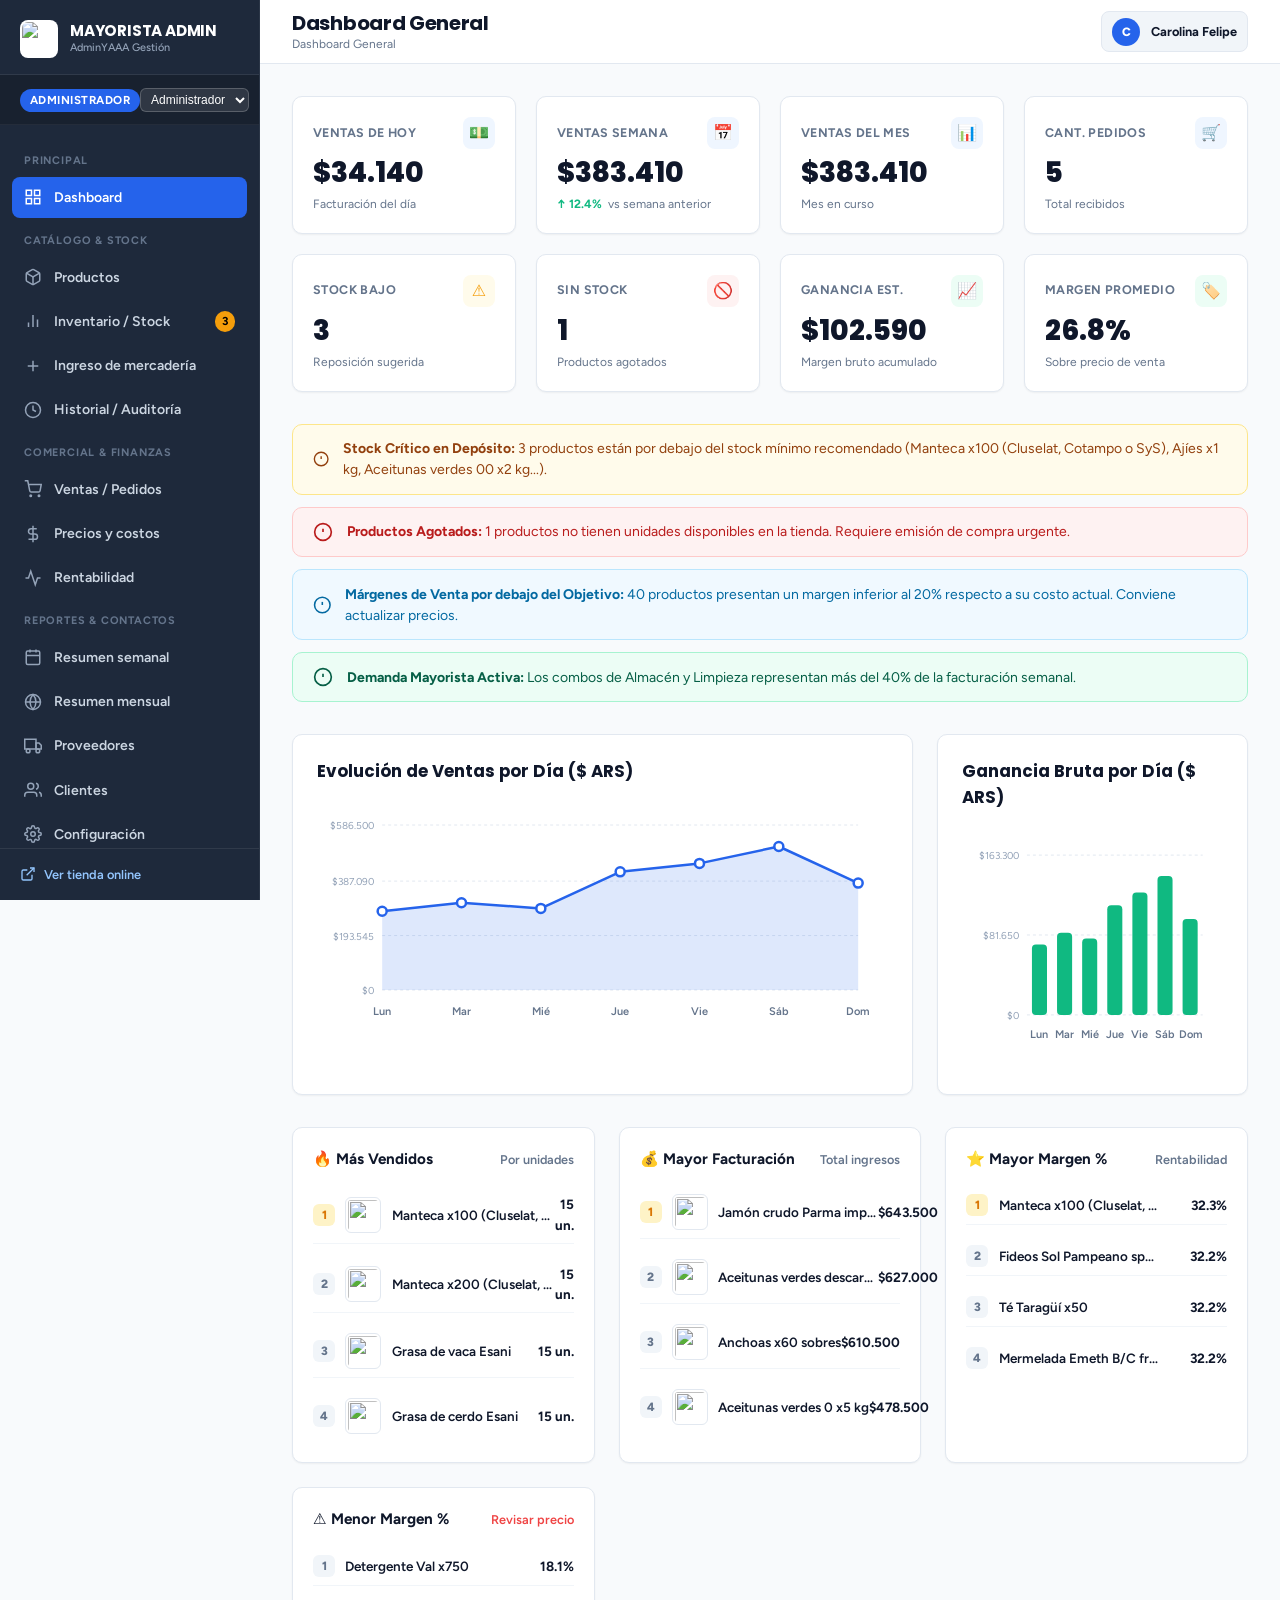
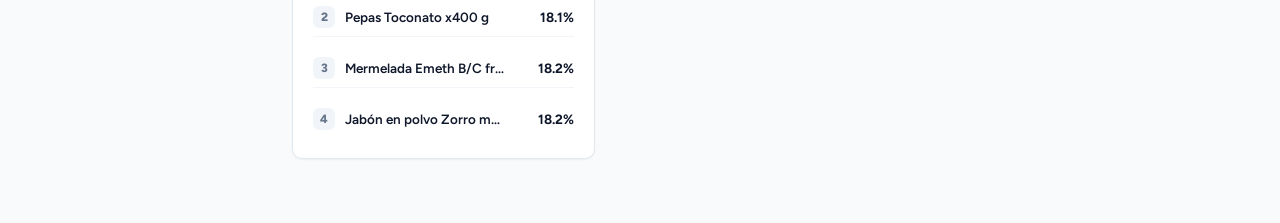
==== admin/index.html @ 6f8d9903 "feat: Sincronización del panel administrativo (/admin) con Mayoristaweb" ====
<!DOCTYPE html>
<html lang="es-AR">
<head>
  <meta charset="utf-8">
  <meta name="viewport" content="width=device-width, initial-scale=1, viewport-fit=cover">
  <title>Sistema de Gestión Mayorista | Mayorista a tu Casa — AdminYAAA</title>
  <meta name="robots" content="noindex, nofollow">
  <link rel="icon" type="image/png" href="../img/logo.png">

  <!-- Google Fonts (Figtree & Poppins) -->
  <link rel="preconnect" href="https://fonts.googleapis.com">
  <link rel="preconnect" href="https://fonts.gstatic.com" crossorigin>
  <link rel="stylesheet" href="https://fonts.googleapis.com/css2?family=Figtree:wght@400;500;600;700&family=Poppins:wght@500;600;700;800&display=swap">

  <!-- Estilos del Sistema SaaS -->
  <link rel="stylesheet" href="css/admin.css">
</head>
<body class="admin-body">

  <!-- ============================================================
       SIDEBAR DE NAVEGACIÓN
       ============================================================ -->
  <aside class="admin-sidebar" id="admin-sidebar" aria-label="Menú principal de gestión">
    <div class="sidebar-header">
      <a href="#dashboard" class="sidebar-brand">
        <img src="../img/logo.png" alt="Logo" class="sidebar-brand-img">
        <div class="sidebar-brand-texts">
          <span class="sidebar-brand-title">MAYORISTA ADMIN</span>
          <span class="sidebar-brand-badge">AdminYAAA Gestión</span>
        </div>
      </a>
    </div>

    <!-- Selector de Rol Activo -->
    <div class="sidebar-role-box">
      <div>
        <span class="role-pill" id="role-pill-badge">Administrador</span>
      </div>
      <select class="role-select" id="select-admin-role" title="Cambiar rol para probar permisos">
        <option value="Administrador">Administrador</option>
        <option value="Operador">Operador</option>
        <option value="Solo lectura">Solo lectura</option>
      </select>
    </div>

    <!-- Links de Navegación -->
    <nav class="sidebar-nav">
      <div class="nav-section-title">Principal</div>
      <a class="sidebar-link is-active" data-tab="dashboard">
        <div class="sidebar-link-content">
          <svg viewBox="0 0 24 24" width="18" height="18" fill="none" stroke="currentColor" stroke-width="2"><rect x="3" y="3" width="7" height="7"/><rect x="14" y="3" width="7" height="7"/><rect x="14" y="14" width="7" height="7"/><rect x="3" y="14" width="7" height="7"/></svg>
          <span>Dashboard</span>
        </div>
      </a>

      <div class="nav-section-title">Catálogo & Stock</div>
      <a class="sidebar-link" data-tab="productos">
        <div class="sidebar-link-content">
          <svg viewBox="0 0 24 24" width="18" height="18" fill="none" stroke="currentColor" stroke-width="2"><path d="M21 16V8a2 2 0 0 0-1-1.73l-7-4a2 2 0 0 0-2 0l-7 4A2 2 0 0 0 3 8v8a2 2 0 0 0 1 1.73l7 4a2 2 0 0 0 2 0l7-4A2 2 0 0 0 21 16z"/><polyline points="3.27 6.96 12 12.01 20.73 6.96"/><line x1="12" y1="22.08" x2="12" y2="12"/></svg>
          <span>Productos</span>
        </div>
      </a>
      <a class="sidebar-link" data-tab="inventario">
        <div class="sidebar-link-content">
          <svg viewBox="0 0 24 24" width="18" height="18" fill="none" stroke="currentColor" stroke-width="2"><line x1="18" y1="20" x2="18" y2="10"/><line x1="12" y1="20" x2="12" y2="4"/><line x1="6" y1="20" x2="6" y2="14"/></svg>
          <span>Inventario / Stock</span>
        </div>
        <span class="sidebar-counter counter--warning" id="sidebar-low-stock-count" style="display:none">0</span>
      </a>
      <a class="sidebar-link" data-tab="ingresos">
        <div class="sidebar-link-content">
          <svg viewBox="0 0 24 24" width="18" height="18" fill="none" stroke="currentColor" stroke-width="2"><path d="M12 5v14M5 12h14"/></svg>
          <span>Ingreso de mercadería</span>
        </div>
      </a>
      <a class="sidebar-link" data-tab="historial">
        <div class="sidebar-link-content">
          <svg viewBox="0 0 24 24" width="18" height="18" fill="none" stroke="currentColor" stroke-width="2"><circle cx="12" cy="12" r="10"/><polyline points="12 6 12 12 16 14"/></svg>
          <span>Historial / Auditoría</span>
        </div>
      </a>

      <div class="nav-section-title">Comercial & Finanzas</div>
      <a class="sidebar-link" data-tab="pedidos">
        <div class="sidebar-link-content">
          <svg viewBox="0 0 24 24" width="18" height="18" fill="none" stroke="currentColor" stroke-width="2"><circle cx="9" cy="21" r="1"/><circle cx="20" cy="21" r="1"/><path d="M1 1h4l2.68 13.39a2 2 0 0 0 2 1.61h9.72a2 2 0 0 0 2-1.61L23 6H6"/></svg>
          <span>Ventas / Pedidos</span>
        </div>
      </a>
      <a class="sidebar-link" data-tab="precios">
        <div class="sidebar-link-content">
          <svg viewBox="0 0 24 24" width="18" height="18" fill="none" stroke="currentColor" stroke-width="2"><line x1="12" y1="1" x2="12" y2="23"/><path d="M17 5H9.5a3.5 3.5 0 0 0 0 7h5a3.5 3.5 0 0 1 0 7H6"/></svg>
          <span>Precios y costos</span>
        </div>
      </a>
      <a class="sidebar-link" data-tab="rentabilidad">
        <div class="sidebar-link-content">
          <svg viewBox="0 0 24 24" width="18" height="18" fill="none" stroke="currentColor" stroke-width="2"><path d="M22 12h-4l-3 9L9 3l-3 9H2"/></svg>
          <span>Rentabilidad</span>
        </div>
      </a>

      <div class="nav-section-title">Reportes & Contactos</div>
      <a class="sidebar-link" data-tab="reporte-semanal">
        <div class="sidebar-link-content">
          <svg viewBox="0 0 24 24" width="18" height="18" fill="none" stroke="currentColor" stroke-width="2"><rect x="3" y="4" width="18" height="18" rx="2" ry="2"/><line x1="16" y1="2" x2="16" y2="6"/><line x1="8" y1="2" x2="8" y2="6"/><line x1="3" y1="10" x2="21" y2="10"/></svg>
          <span>Resumen semanal</span>
        </div>
      </a>
      <a class="sidebar-link" data-tab="reporte-mensual">
        <div class="sidebar-link-content">
          <svg viewBox="0 0 24 24" width="18" height="18" fill="none" stroke="currentColor" stroke-width="2"><circle cx="12" cy="12" r="10"/><path d="M12 2a15.3 15.3 0 0 1 4 10 15.3 15.3 0 0 1-4 10 15.3 15.3 0 0 1-4-10 15.3 15.3 0 0 1 4-10z"/><path d="M2 12h20"/></svg>
          <span>Resumen mensual</span>
        </div>
      </a>
      <a class="sidebar-link" data-tab="proveedores">
        <div class="sidebar-link-content">
          <svg viewBox="0 0 24 24" width="18" height="18" fill="none" stroke="currentColor" stroke-width="2"><rect x="1" y="3" width="15" height="13"/><polygon points="16 8 20 8 23 11 23 16 16 16 16 8"/><circle cx="5.5" cy="18.5" r="2.5"/><circle cx="18.5" cy="18.5" r="2.5"/></svg>
          <span>Proveedores</span>
        </div>
      </a>
      <a class="sidebar-link" data-tab="clientes">
        <div class="sidebar-link-content">
          <svg viewBox="0 0 24 24" width="18" height="18" fill="none" stroke="currentColor" stroke-width="2"><path d="M17 21v-2a4 4 0 0 0-4-4H5a4 4 0 0 0-4 4v2"/><circle cx="9" cy="7" r="4"/><path d="M23 21v-2a4 4 0 0 0-3-3.87"/><path d="M16 3.13a4 4 0 0 1 0 7.75"/></svg>
          <span>Clientes</span>
        </div>
      </a>
      <a class="sidebar-link" data-tab="configuracion">
        <div class="sidebar-link-content">
          <svg viewBox="0 0 24 24" width="18" height="18" fill="none" stroke="currentColor" stroke-width="2"><circle cx="12" cy="12" r="3"/><path d="M19.4 15a1.65 1.65 0 0 0 .33 1.82l.06.06a2 2 0 0 1 0 2.83 2 2 0 0 1-2.83 0l-.06-.06a1.65 1.65 0 0 0-1.82-.33 1.65 1.65 0 0 0-1 1.51V21a2 2 0 0 1-2 2 2 2 0 0 1-2-2v-.09A1.65 1.65 0 0 0 9 19.4a1.65 1.65 0 0 0-1.82.33l-.06.06a2 2 0 0 1-2.83 0 2 2 0 0 1 0-2.83l.06-.06a1.65 1.65 0 0 0 .33-1.82 1.65 1.65 0 0 0-1.51-1H3a2 2 0 0 1-2-2 2 2 0 0 1 2-2h.09A1.65 1.65 0 0 0 4.6 9a1.65 1.65 0 0 0-.33-1.82l-.06-.06a2 2 0 0 1 0-2.83 2 2 0 0 1 2.83 0l.06.06a1.65 1.65 0 0 0 1.82.33H9a1.65 1.65 0 0 0 1-1.51V3a2 2 0 0 1 2-2 2 2 0 0 1 2 2v.09a1.65 1.65 0 0 0 1 1.51 1.65 1.65 0 0 0 1.82-.33l.06-.06a2 2 0 0 1 2.83 0 2 2 0 0 1 0 2.83l-.06.06a1.65 1.65 0 0 0-.33 1.82V9a1.65 1.65 0 0 0 1.51 1H21a2 2 0 0 1 2 2 2 2 0 0 1-2 2h-.09a1.65 1.65 0 0 0-1.51 1z"/></svg>
          <span>Configuración</span>
        </div>
      </a>
    </nav>

    <!-- Footer del Sidebar -->
    <div class="sidebar-footer">
      <a href="../" target="_blank" class="store-public-link">
        <svg viewBox="0 0 24 24" width="16" height="16" fill="none" stroke="currentColor" stroke-width="2"><path d="M18 13v6a2 2 0 0 1-2 2H5a2 2 0 0 1-2-2V8a2 2 0 0 1 2-2h6"/><polyline points="15 3 21 3 21 9"/><line x1="10" y1="14" x2="21" y2="3"/></svg>
        <span>Ver tienda online</span>
      </a>
    </div>
  </aside>

  <!-- ============================================================
       WRAPPER PRINCIPAL (HEADER + VISTAS)
       ============================================================ -->
  <div class="admin-main-wrap">
    
    <!-- Header Superior -->
    <header class="admin-header">
      <div class="header-left">
        <button type="button" class="sidebar-toggle-btn" id="btn-sidebar-toggle" aria-label="Abrir menú">
          <svg viewBox="0 0 24 24" width="24" height="24" fill="none" stroke="currentColor" stroke-width="2"><line x1="3" y1="12" x2="21" y2="12"/><line x1="3" y1="6" x2="21" y2="6"/><line x1="3" y1="18" x2="21" y2="18"/></svg>
        </button>
        <div class="header-title-box">
          <h1 class="header-page-title" id="header-current-title">Dashboard General</h1>
          <span class="header-breadcrumb" id="header-breadcrumb-title">Panel de Control</span>
        </div>
      </div>

      <div class="header-right">
        <div class="header-actions">
          <div class="admin-user-badge">
            <div class="user-avatar">C</div>
            <span class="user-name-text">Carolina Felipe</span>
          </div>
        </div>
      </div>
    </header>

    <!-- Contenido Dinámico de Vistas -->
    <main class="admin-content" role="main">

      <!-- ========================================================
           1. VISTA DASHBOARD (SECCIÓN 2)
           ======================================================== -->
      <section class="admin-view is-active" id="view-dashboard">
        <!-- 8 Cards Superiores -->
        <div class="stats-grid-8">
          <div class="stat-card">
            <div class="stat-card-header">
              <span class="stat-label">Ventas de Hoy</span>
              <div class="stat-icon-wrap is-primary">💵</div>
            </div>
            <div class="stat-value" id="kpi-sales-today">$0</div>
            <div class="stat-meta">Facturación del día</div>
          </div>

          <div class="stat-card">
            <div class="stat-card-header">
              <span class="stat-label">Ventas Semana</span>
              <div class="stat-icon-wrap is-primary">📅</div>
            </div>
            <div class="stat-value" id="kpi-sales-week">$0</div>
            <div class="stat-meta"><span class="trend-badge trend-up">↑ 12.4%</span> vs semana anterior</div>
          </div>

          <div class="stat-card">
            <div class="stat-card-header">
              <span class="stat-label">Ventas del Mes</span>
              <div class="stat-icon-wrap is-primary">📊</div>
            </div>
            <div class="stat-value" id="kpi-sales-month">$0</div>
            <div class="stat-meta">Mes en curso</div>
          </div>

          <div class="stat-card">
            <div class="stat-card-header">
              <span class="stat-label">Cant. Pedidos</span>
              <div class="stat-icon-wrap is-primary">🛒</div>
            </div>
            <div class="stat-value" id="kpi-orders-count">0</div>
            <div class="stat-meta">Total recibidos</div>
          </div>

          <div class="stat-card">
            <div class="stat-card-header">
              <span class="stat-label">Stock Bajo</span>
              <div class="stat-icon-wrap is-warning">⚠️</div>
            </div>
            <div class="stat-value" id="kpi-low-stock">0</div>
            <div class="stat-meta">Reposición sugerida</div>
          </div>

          <div class="stat-card">
            <div class="stat-card-header">
              <span class="stat-label">Sin Stock</span>
              <div class="stat-icon-wrap is-danger">🚫</div>
            </div>
            <div class="stat-value" id="kpi-out-stock">0</div>
            <div class="stat-meta">Productos agotados</div>
          </div>

          <div class="stat-card">
            <div class="stat-card-header">
              <span class="stat-label">Ganancia Est.</span>
              <div class="stat-icon-wrap is-success">📈</div>
            </div>
            <div class="stat-value" id="kpi-profit-month">$0</div>
            <div class="stat-meta">Margen bruto acumulado</div>
          </div>

          <div class="stat-card">
            <div class="stat-card-header">
              <span class="stat-label">Margen Promedio</span>
              <div class="stat-icon-wrap is-success">🏷️</div>
            </div>
            <div class="stat-value" id="kpi-avg-margin">0%</div>
            <div class="stat-meta">Sobre precio de venta</div>
          </div>
        </div>

        <!-- Alertas Inteligentes Automáticas (Sección 19) -->
        <div class="alerts-container" id="dashboard-alerts-container"></div>

        <!-- Gráficos Nativos SVG (Ventas y Ganancias) -->
        <div class="charts-grid-2">
          <div class="chart-card">
            <div class="chart-card-header">
              <h3 class="chart-title">Evolución de Ventas por Día ($ ARS)</h3>
            </div>
            <div class="chart-svg-container" id="chart-sales-daily"></div>
          </div>

          <div class="chart-card">
            <div class="chart-card-header">
              <h3 class="chart-title">Ganancia Bruta por Día ($ ARS)</h3>
            </div>
            <div class="chart-svg-container" id="chart-profit-daily"></div>
          </div>
        </div>

        <!-- 4 Rankings de Productos (Sección 2) -->
        <div class="rankings-grid-4">
          <div class="ranking-card">
            <div class="ranking-card-title">
              <span>🔥 Más Vendidos</span>
              <small style="color:#64748B;font-weight:600">Por unidades</small>
            </div>
            <div class="ranking-list" id="ranking-top-sellers"></div>
          </div>

          <div class="ranking-card">
            <div class="ranking-card-title">
              <span>💰 Mayor Facturación</span>
              <small style="color:#64748B;font-weight:600">Total ingresos</small>
            </div>
            <div class="ranking-list" id="ranking-top-revenue"></div>
          </div>

          <div class="ranking-card">
            <div class="ranking-card-title">
              <span>⭐ Mayor Margen %</span>
              <small style="color:#64748B;font-weight:600">Rentabilidad</small>
            </div>
            <div class="ranking-list" id="ranking-top-margin"></div>
          </div>

          <div class="ranking-card">
            <div class="ranking-card-title">
              <span>⚠️ Menor Margen %</span>
              <small style="color:#EF4444;font-weight:600">Revisar precio</small>
            </div>
            <div class="ranking-list" id="ranking-lowest-margin"></div>
          </div>
        </div>
      </section>

      <!-- ========================================================
           2. VISTA PRODUCTOS (SECCIÓN 3)
           ======================================================== -->
      <section class="admin-view" id="view-productos">
        <div class="view-toolbar">
          <div class="view-heading">
            <h2 class="view-title">Catálogo Mayorista de Productos</h2>
            <span class="view-subtitle" id="products-count-badge">Cargando catálogo...</span>
          </div>
          <div class="view-actions-group">
            <button type="button" class="btn btn--secondary btn--sm" data-export="csv" data-target-table="products-table">Exportar CSV</button>
            <button type="button" class="btn btn--secondary btn--sm" data-export="excel" data-target-table="products-table">Exportar Excel</button>
            <button type="button" class="btn btn--primary" id="btn-open-new-product-modal" data-permission="write">+ Nuevo Producto</button>
          </div>
        </div>

        <div class="table-card">
          <div class="table-filter-bar">
            <div class="filter-group">
              <input type="search" class="form-input" id="products-search-input" placeholder="Buscar por nombre, SKU o marca..." style="width:260px">
              <select class="form-select" id="products-section-select">
                <option value="todos">Todas las Secciones</option>
                <option value="Almacén">Almacén</option>
                <option value="Desayuno y merienda">Desayuno y merienda</option>
                <option value="Fiambrería y quesos">Fiambrería y quesos</option>
                <option value="Bebidas">Bebidas</option>
                <option value="Limpieza del hogar">Limpieza</option>
                <option value="Perfumería e higiene personal">Perfumería</option>
                <option value="Snacks">Snacks</option>
              </select>
              <select class="form-select" id="products-stock-select">
                <option value="todos">Todos los Estados de Stock</option>
                <option value="normal">🟢 Stock Normal</option>
                <option value="bajo">🟡 Stock Bajo / Crítico</option>
                <option value="agotado">🔴 Agotados (Sin Stock)</option>
              </select>
            </div>
          </div>

          <div class="table-responsive">
            <table class="data-table" id="products-table">
              <thead>
                <tr>
                  <th>Packshot</th>
                  <th>SKU</th>
                  <th>Producto</th>
                  <th>Sección</th>
                  <th>Marca</th>
                  <th>Unidad</th>
                  <th>Stock Actual</th>
                  <th>Mínimo</th>
                  <th>Costo</th>
                  <th>Precio Venta</th>
                  <th>Margen $</th>
                  <th>Margen %</th>
                  <th>Acción</th>
                </tr>
              </thead>
              <tbody id="products-table-body"></tbody>
            </table>
          </div>
        </div>
      </section>

      <!-- ========================================================
           3. VISTA INVENTARIO / STOCK (SECCIÓN 8)
           ======================================================== -->
      <section class="admin-view" id="view-inventario">
        <div class="view-toolbar">
          <div class="view-heading">
            <h2 class="view-title">Control de Inventario y Existencias</h2>
            <span class="view-subtitle">Ecuación: Stock Inicial + Ingresos - Ventas ± Ajustes = Stock Actual</span>
          </div>
          <div class="view-actions-group">
            <button type="button" class="btn btn--secondary btn--sm" data-export="csv" data-target-table="inventory-table">Exportar Inventario</button>
            <button type="button" class="btn btn--secondary btn--sm" data-export="pdf">Imprimir / PDF</button>
          </div>
        </div>

        <div class="stats-grid-8" style="grid-template-columns:repeat(3, 1fr);margin-bottom:1.5rem">
          <div class="stat-card">
            <span class="stat-label">Total Unidades en Depósito</span>
            <div class="stat-value" id="inv-stat-total-units">0</div>
          </div>
          <div class="stat-card">
            <span class="stat-label">Valuación a Costo de Compra</span>
            <div class="stat-value" id="inv-stat-valuation-cost">$0</div>
          </div>
          <div class="stat-card">
            <span class="stat-label">Valuación a Precio de Venta</span>
            <div class="stat-value" id="inv-stat-valuation-price">$0</div>
          </div>
        </div>

        <div class="table-card">
          <div class="table-responsive">
            <table class="data-table" id="inventory-table">
              <thead>
                <tr>
                  <th>SKU</th>
                  <th>Producto y Categoría</th>
                  <th>Stock Físico</th>
                  <th>Mínimo Sugerido</th>
                  <th>Máximo</th>
                  <th>Ingresadas (Histórico)</th>
                  <th>Vendidas (Histórico)</th>
                  <th>Estado</th>
                  <th>Ajuste</th>
                </tr>
              </thead>
              <tbody id="inventory-table-body"></tbody>
            </table>
          </div>
        </div>
      </section>

      <!-- ========================================================
           4. VISTA INGRESO DE MERCADERÍA (SECCIÓN 5)
           ======================================================== -->
      <section class="admin-view" id="view-ingresos">
        <div class="view-toolbar">
          <div class="view-heading">
            <h2 class="view-title">Registrar Ingreso de Mercadería</h2>
            <span class="view-subtitle">Aumenta el stock automáticamente, guarda el costo histórico y recalcula márgenes</span>
          </div>
        </div>

        <div class="modal-card" style="max-width:800px;margin:0 auto">
          <form id="form-goods-receipt">
            <div class="modal-body">
              <div class="form-grid-2">
                <div class="form-group">
                  <label class="form-label" for="receipt-supplier-select">1. Proveedor *</label>
                  <select class="form-select" id="receipt-supplier-select" required></select>
                </div>
                <div class="form-group">
                  <label class="form-label" for="receipt-date-input">Fecha de Ingreso *</label>
                  <input type="datetime-local" class="form-input" id="receipt-date-input">
                </div>
              </div>

              <div class="form-group">
                <label class="form-label" for="receipt-product-select">2. Producto a Ingresar *</label>
                <select class="form-select" id="receipt-product-select" required></select>
              </div>

              <div class="form-grid-2">
                <div class="form-group">
                  <label class="form-label" for="receipt-qty-input">3. Cantidad Ingresada *</label>
                  <input type="number" min="1" class="form-input" id="receipt-qty-input" placeholder="Ej: 50" required>
                </div>
                <div class="form-group">
                  <label class="form-label" for="receipt-cost-input">4. Costo Unitario de Compra ($ ARS) *</label>
                  <input type="number" min="1" step="any" class="form-input" id="receipt-cost-input" placeholder="Ej: 1250" required>
                </div>
              </div>

              <div class="form-group">
                <label class="form-label" for="receipt-invoice-num">5. N° de Remito / Factura Proveedor</label>
                <input type="text" class="form-input" id="receipt-invoice-num" placeholder="Ej: REM-0001-002490">
              </div>

              <!-- Caja de Sugerencia de Precio de Venta (Sección 6) -->
              <div style="background:#EFF6FF;border:1px solid #BFDBFE;padding:1.25rem;border-radius:8px;margin-bottom:1rem">
                <div style="font-weight:700;color:#1E40AF;margin-bottom:0.5rem">💡 Sugerencia Automática de Precio de Venta</div>
                <div style="font-size:0.85rem;color:#1E3A8A;display:flex;justify-content:space-between;margin-bottom:0.75rem">
                  <span>Precio sugerido (Margen objetivo <strong id="receipt-suggested-margin-val">30%</strong>):</span>
                  <strong style="font-size:1.15rem;color:#2563EB" id="receipt-suggested-price-val">—</strong>
                </div>
                <label style="display:flex;align-items:center;gap:0.5rem;font-size:0.85rem;font-weight:600;cursor:pointer">
                  <input type="checkbox" id="receipt-update-price-check" checked>
                  Actualizar precio de venta del producto al precio sugerido
                </label>
                <div style="margin-top:0.5rem">
                  <input type="number" step="any" class="form-input" id="receipt-new-price-input" placeholder="Precio de venta final a fijar">
                </div>
              </div>

              <div class="form-group">
                <label class="form-label" for="receipt-notes-input">Observaciones / Lote</label>
                <textarea class="form-textarea" id="receipt-notes-input" rows="2" placeholder="Ej: Vencimiento 12/2027, embalaje en perfecto estado"></textarea>
              </div>
            </div>

            <div class="modal-footer">
              <button type="submit" class="btn btn--primary" data-permission="write">
                ✅ Confirmar Ingreso de Mercadería
              </button>
            </div>
          </form>
        </div>
      </section>

      <!-- ========================================================
           5. VISTA HISTORIAL Y AUDITORÍA (SECCIÓN 7)
           ======================================================== -->
      <section class="admin-view" id="view-historial">
        <div class="view-toolbar">
          <div class="view-heading">
            <h2 class="view-title">Historial de Movimientos y Auditoría</h2>
            <span class="view-subtitle">Registro inmutable de ingresos, ventas, mermas y ajustes de inventario</span>
          </div>
          <div class="view-actions-group">
            <button type="button" class="btn btn--secondary btn--sm" data-export="csv" data-target-table="movements-table">Exportar Auditoría CSV</button>
          </div>
        </div>

        <div class="table-card">
          <div class="table-filter-bar">
            <div class="filter-group">
              <select class="form-select" id="movements-date-select">
                <option value="todos">Cualquier Fecha</option>
                <option value="hoy">Hoy</option>
                <option value="7dias">Últimos 7 días</option>
                <option value="esteMes">Este mes</option>
              </select>
              <select class="form-select" id="movements-type-select">
                <option value="todos">Todos los Tipos de Movimiento</option>
                <option value="INGRESO">📦 Ingresos de mercadería</option>
                <option value="VENTA">🛒 Ventas tienda</option>
                <option value="AJUSTE_NEGATIVO">📉 Ajustes negativos / Mermas</option>
                <option value="AJUSTE_POSITIVO">📈 Ajustes positivos</option>
                <option value="CANCELACION_VENTA">↩️ Cancelación de venta</option>
              </select>
            </div>
          </div>

          <div class="table-responsive">
            <table class="data-table" id="movements-table">
              <thead>
                <tr>
                  <th>ID</th>
                  <th>Fecha y Hora</th>
                  <th>Tipo</th>
                  <th>Producto</th>
                  <th>Cantidad</th>
                  <th>Stock (Prev → Nuevo)</th>
                  <th>Costo Unit.</th>
                  <th>Doc. / Remito</th>
                  <th>Motivo / Detalle</th>
                  <th>Usuario</th>
                </tr>
              </thead>
              <tbody id="movements-table-body"></tbody>
            </table>
          </div>
        </div>
      </section>

      <!-- ========================================================
           6. VISTA VENTAS / PEDIDOS (SECCIÓN 13)
           ======================================================== -->
      <section class="admin-view" id="view-pedidos">
        <div class="view-toolbar">
          <div class="view-heading">
            <h2 class="view-title">Ventas y Pedidos de la Tienda</h2>
            <span class="view-subtitle">Confirmar un pedido descuenta stock; cancelarlo restablece las unidades</span>
          </div>
        </div>

        <div class="table-card">
          <div class="table-responsive">
            <table class="data-table" id="orders-table">
              <thead>
                <tr>
                  <th>N° Pedido</th>
                  <th>Fecha</th>
                  <th>Cliente y Teléfono</th>
                  <th>Ítems</th>
                  <th>Total</th>
                  <th>Estado Actual</th>
                  <th>Cambiar Estado</th>
                  <th>WhatsApp</th>
                </tr>
              </thead>
              <tbody id="orders-table-body"></tbody>
            </table>
          </div>
        </div>
      </section>

      <!-- ========================================================
           7. VISTA PRECIOS Y COSTOS (SECCIÓN 6)
           ======================================================== -->
      <section class="admin-view" id="view-precios">
        <div class="view-toolbar">
          <div class="view-heading">
            <h2 class="view-title">Control de Costos, Precios y Márgenes</h2>
            <span class="view-subtitle">Fórmula: Ganancia = Venta - Costo | Margen = Ganancia / Venta</span>
          </div>
          <div class="view-actions-group">
            <button type="button" class="btn btn--primary" id="btn-open-bulk-price-modal" data-permission="write">
              ⚡ Actualizar Precios en Lote
            </button>
          </div>
        </div>

        <div class="table-card">
          <div class="table-responsive">
            <table class="data-table" id="pricing-table">
              <thead>
                <tr>
                  <th>SKU</th>
                  <th>Producto</th>
                  <th>Sección</th>
                  <th>Costo Actual</th>
                  <th>Precio Venta</th>
                  <th>Ganancia $</th>
                  <th>Margen %</th>
                  <th>Margen Obj.</th>
                  <th>Acción</th>
                </tr>
              </thead>
              <tbody id="pricing-table-body"></tbody>
            </table>
          </div>
        </div>
      </section>

      <!-- ========================================================
           8. VISTA RENTABILIDAD (SECCIÓN 9)
           ======================================================== -->
      <section class="admin-view" id="view-rentabilidad">
        <div class="view-toolbar">
          <div class="view-heading">
            <h2 class="view-title">Análisis de Rentabilidad y Unit Economics</h2>
            <span class="view-subtitle">Ventas netas contra Costo de Mercadería Vendida (CMV)</span>
          </div>
        </div>

        <div class="stats-grid-8" style="grid-template-columns:repeat(auto-fit, minmax(220px, 1fr))">
          <div class="stat-card">
            <span class="stat-label">Facturación Total (Ventas)</span>
            <div class="stat-value" id="prof-stat-revenue">$0</div>
          </div>
          <div class="stat-card">
            <span class="stat-label">Costo Mercadería Vendida (CMV)</span>
            <div class="stat-value" id="prof-stat-cogs">$0</div>
          </div>
          <div class="stat-card">
            <span class="stat-label">Ganancia Bruta Real</span>
            <div class="stat-value" id="prof-stat-gross-profit">$0</div>
          </div>
          <div class="stat-card">
            <span class="stat-label">Margen Bruto Global</span>
            <div class="stat-value" id="prof-stat-margin-pct">0%</div>
          </div>
          <div class="stat-card">
            <span class="stat-label">Ticket Promedio</span>
            <div class="stat-value" id="prof-stat-avg-ticket">$0</div>
          </div>
        </div>

        <div class="chart-card" style="margin-bottom:2rem">
          <h3 class="chart-title" style="margin-bottom:1.5rem">Desglose de Rentabilidad por Categoría de Alimentos</h3>
          <div id="profitability-category-breakdown"></div>
        </div>
      </section>

      <!-- ========================================================
           9. VISTA RESUMEN SEMANAL (SECCIÓN 10)
           ======================================================== -->
      <section class="admin-view" id="view-reporte-semanal">
        <div class="view-toolbar">
          <div class="view-heading">
            <h2 class="view-title">Resumen Semanal Comparativo</h2>
            <span class="view-subtitle">Rendimiento de los últimos 7 días contra la semana previa</span>
          </div>
        </div>

        <div class="stats-grid-8" style="grid-template-columns:repeat(auto-fit, minmax(220px, 1fr))">
          <div class="stat-card">
            <span class="stat-label">Ventas Semanales</span>
            <div class="stat-value" id="wrep-sales">$0</div>
            <div class="stat-meta"><span class="trend-badge trend-up" id="wrep-var-sales">↑ 12.4%</span></div>
          </div>
          <div class="stat-card">
            <span class="stat-label">Costos CMV</span>
            <div class="stat-value" id="wrep-costs">$0</div>
          </div>
          <div class="stat-card">
            <span class="stat-label">Ganancia Neta</span>
            <div class="stat-value" id="wrep-profit">$0</div>
            <div class="stat-meta"><span class="trend-badge trend-up" id="wrep-var-profit">↑ 8.1%</span></div>
          </div>
          <div class="stat-card">
            <span class="stat-label">Margen Bruto</span>
            <div class="stat-value" id="wrep-margin">0%</div>
          </div>
          <div class="stat-card">
            <span class="stat-label">Pedidos Confirmados</span>
            <div class="stat-value" id="wrep-orders">0</div>
          </div>
          <div class="stat-card">
            <span class="stat-label">Unidades Vendidas</span>
            <div class="stat-value" id="wrep-units">0</div>
          </div>
          <div class="stat-card">
            <span class="stat-label">Ticket Promedio</span>
            <div class="stat-value" id="wrep-avg-ticket">$0</div>
          </div>
        </div>

        <div class="charts-grid-2">
          <div class="table-card">
            <div style="padding:1rem 1.25rem;border-bottom:1px solid #E2E8F0;font-weight:700">
              Top Productos por Volumen (Semanal)
            </div>
            <table class="data-table">
              <thead>
                <tr>
                  <th>#</th>
                  <th>Producto</th>
                  <th>Unidades</th>
                  <th>Facturación</th>
                </tr>
              </thead>
              <tbody id="wrep-top-units-body"></tbody>
            </table>
          </div>

          <div class="table-card">
            <div style="padding:1rem 1.25rem;border-bottom:1px solid #E2E8F0;font-weight:700">
              Top Productos por Ganancia Real (Semanal)
            </div>
            <table class="data-table">
              <thead>
                <tr>
                  <th>#</th>
                  <th>Producto</th>
                  <th>Ganancia</th>
                  <th>Facturación</th>
                </tr>
              </thead>
              <tbody id="wrep-top-profit-body"></tbody>
            </table>
          </div>
        </div>
      </section>

      <!-- ========================================================
           10. VISTA RESUMEN MENSUAL (SECCIÓN 11)
           ======================================================== -->
      <section class="admin-view" id="view-reporte-mensual">
        <div class="view-toolbar">
          <div class="view-heading">
            <h2 class="view-title">Resumen Mensual de Operaciones</h2>
            <span class="view-subtitle">Consolidado mensual con selector de mes y año</span>
          </div>
          <div class="view-actions-group">
            <select class="form-select" id="mrep-month-select">
              <option value="9" selected>Octubre</option>
              <option value="8">Septiembre</option>
              <option value="7">Agosto</option>
            </select>
            <select class="form-select" id="mrep-year-select">
              <option value="2026" selected>2026</option>
              <option value="2025">2025</option>
            </select>
          </div>
        </div>

        <div class="stats-grid-8" style="grid-template-columns:repeat(auto-fit, minmax(220px, 1fr))">
          <div class="stat-card">
            <span class="stat-label">Facturación del Mes</span>
            <div class="stat-value" id="mrep-sales">$0</div>
          </div>
          <div class="stat-card">
            <span class="stat-label">Costos Totales</span>
            <div class="stat-value" id="mrep-costs">$0</div>
          </div>
          <div class="stat-card">
            <span class="stat-label">Ganancia Bruta</span>
            <div class="stat-value" id="mrep-profit">$0</div>
          </div>
          <div class="stat-card">
            <span class="stat-label">Margen Bruto</span>
            <div class="stat-value" id="mrep-margin">0%</div>
          </div>
          <div class="stat-card">
            <span class="stat-label">Pedidos Realizados</span>
            <div class="stat-value" id="mrep-orders">0</div>
          </div>
          <div class="stat-card">
            <span class="stat-label">Unidades Totales</span>
            <div class="stat-value" id="mrep-units">0</div>
          </div>
        </div>

        <div class="chart-card">
          <h3 class="chart-title" style="margin-bottom:1.5rem">Ventas Diarias del Mes ($ ARS)</h3>
          <div class="chart-svg-container" id="mrep-chart-daily-sales"></div>
        </div>
      </section>

      <!-- ========================================================
           11. VISTA PROVEEDORES (SECCIÓN 12)
           ======================================================== -->
      <section class="admin-view" id="view-proveedores">
        <div class="view-toolbar">
          <div class="view-heading">
            <h2 class="view-title">Directorio de Proveedores y Fabricantes</h2>
            <span class="view-subtitle">Seguimiento de compras mayoristas y proveedores asociados</span>
          </div>
          <div class="view-actions-group">
            <button type="button" class="btn btn--primary" id="btn-open-new-supplier-modal" data-permission="write">
              + Nuevo Proveedor
            </button>
          </div>
        </div>

        <div class="table-card">
          <div class="table-responsive">
            <table class="data-table" id="suppliers-table">
              <thead>
                <tr>
                  <th>ID</th>
                  <th>Razón Social</th>
                  <th>CUIT</th>
                  <th>Contacto</th>
                  <th>Teléfono</th>
                  <th>Email</th>
                  <th>Rubro / Categorías</th>
                  <th>Total Comprado</th>
                  <th>Ingresos</th>
                  <th>Última Compra</th>
                </tr>
              </thead>
              <tbody id="suppliers-table-body"></tbody>
            </table>
          </div>
        </div>
      </section>

      <!-- ========================================================
           12. VISTA CLIENTES (SECCIÓN 14)
           ======================================================== -->
      <section class="admin-view" id="view-clientes">
        <div class="view-toolbar">
          <div class="view-heading">
            <h2 class="view-title">Directorio de Clientes Mayoristas</h2>
            <span class="view-subtitle">Métricas de compra, recurrencia y valor de vida del cliente</span>
          </div>
        </div>

        <div class="table-card">
          <div class="table-responsive">
            <table class="data-table" id="customers-table">
              <thead>
                <tr>
                  <th>Cliente</th>
                  <th>Email</th>
                  <th>Teléfono</th>
                  <th>Localidad</th>
                  <th>Pedidos</th>
                  <th>Total Comprado</th>
                  <th>Ticket Promedio</th>
                  <th>Última Compra</th>
                </tr>
              </thead>
              <tbody id="customers-table-body"></tbody>
            </table>
          </div>
        </div>
      </section>

      <!-- ========================================================
           13. VISTA CONFIGURACIÓN (SECCIÓN 16)
           ======================================================== -->
      <section class="admin-view" id="view-configuracion">
        <div class="view-toolbar">
          <div class="view-heading">
            <h2 class="view-title">Configuración del Negocio y Permisos</h2>
            <span class="view-subtitle">Parámetros operativos de Mayorista a tu Casa</span>
          </div>
        </div>

        <div class="modal-card" style="max-width:800px;margin:0 auto">
          <div class="modal-body">
            <h3 style="font-size:1.1rem;margin-bottom:1rem">Reglas Operativas Mayoristas</h3>
            <div class="form-grid-2">
              <div class="form-group">
                <label class="form-label">Compra Mínima en Tienda ($ ARS)</label>
                <input type="number" class="form-input" value="15000" disabled>
                <span class="form-hint">Monto mínimo para habilitar el envío por WhatsApp</span>
              </div>
              <div class="form-group">
                <label class="form-label">Margen Objetivo Sugerido (%)</label>
                <input type="number" class="form-input" value="30" disabled>
                <span class="form-hint">Margen predeterminado aplicado en nuevos ingresos</span>
              </div>
            </div>

            <h3 style="font-size:1.1rem;margin:1.5rem 0 1rem">Roles y Permisos de Usuarios</h3>
            <table class="data-table" style="border:1px solid #E2E8F0;border-radius:8px">
              <thead>
                <tr>
                  <th>Rol</th>
                  <th>Acceso al Catálogo</th>
                  <th>Ingresos & Stock</th>
                  <th>Márgenes & Precios</th>
                  <th>Configuración</th>
                </tr>
              </thead>
              <tbody>
                <tr>
                  <td><strong>Administrador</strong></td>
                  <td>✅ Total</td>
                  <td>✅ Total</td>
                  <td>✅ Total</td>
                  <td>✅ Total</td>
                </tr>
                <tr>
                  <td><strong>Operador</strong></td>
                  <td>✅ Ver y editar</td>
                  <td>✅ Ingresar y ajustar</td>
                  <td>⚠️ Solo lectura</td>
                  <td>❌ Sin acceso</td>
                </tr>
                <tr>
                  <td><strong>Solo lectura</strong></td>
                  <td>👁️ Solo lectura</td>
                  <td>👁️ Solo lectura</td>
                  <td>👁️ Solo lectura</td>
                  <td>❌ Sin acceso</td>
                </tr>
              </tbody>
            </table>
          </div>
        </div>
      </section>

    </main>
  </div>

  <!-- ============================================================
       MODAL 1: FICHA INDIVIDUAL DEL PRODUCTO (SECCIÓN 4)
       ============================================================ -->
  <div class="modal-overlay" id="modal-product-detail">
    <div class="modal-card modal-card--lg">
      <div class="modal-header">
        <h3 class="modal-title" id="modal-pdetail-title">Ficha de Producto</h3>
        <button type="button" class="modal-close-btn" data-close-modal="modal-product-detail">&times;</button>
      </div>

      <form id="form-product-detail">
        <div class="modal-body">
          <div class="stats-grid-8" style="grid-template-columns:repeat(4, 1fr);margin-bottom:1.5rem">
            <div class="stat-card" style="padding:1rem">
              <span class="stat-label">Margen $</span>
              <div class="stat-value" id="pdetail-stat-margin-ars" style="font-size:1.35rem">$0</div>
            </div>
            <div class="stat-card" style="padding:1rem">
              <span class="stat-label">Margen %</span>
              <div class="stat-value" id="pdetail-stat-margin-pct" style="font-size:1.35rem">0%</div>
            </div>
            <div class="stat-card" style="padding:1rem">
              <span class="stat-label">Ingresadas Histórico</span>
              <div class="stat-value" id="pdetail-stat-units-in" style="font-size:1.35rem">0</div>
            </div>
            <div class="stat-card" style="padding:1rem">
              <span class="stat-label">Vendidas Histórico</span>
              <div class="stat-value" id="pdetail-stat-units-out" style="font-size:1.35rem">0</div>
            </div>
          </div>

          <h4 style="font-size:0.95rem;font-weight:700;margin-bottom:0.75rem">Información Básica</h4>
          <div class="form-grid-2">
            <div class="form-group">
              <label class="form-label">Nombre del Producto</label>
              <input type="text" class="form-input" id="pdetail-name" required>
            </div>
            <div class="form-group">
              <label class="form-label">Marca</label>
              <input type="text" class="form-input" id="pdetail-brand" required>
            </div>
          </div>

          <div class="form-grid-2">
            <div class="form-group">
              <label class="form-label">SKU</label>
              <input type="text" class="form-input" id="pdetail-sku" disabled>
            </div>
            <div class="form-group">
              <label class="form-label">Código de Barras (EAN)</label>
              <input type="text" class="form-input" id="pdetail-barcode" disabled>
            </div>
          </div>

          <div class="form-grid-2">
            <div class="form-group">
              <label class="form-label">Sección</label>
              <input type="text" class="form-input" id="pdetail-section" disabled>
            </div>
            <div class="form-group">
              <label class="form-label">Presentación (Bulto)</label>
              <input type="text" class="form-input" id="pdetail-presentation">
            </div>
          </div>

          <h4 style="font-size:0.95rem;font-weight:700;margin:1.5rem 0 0.75rem">Stock y Parámetros de Reposición</h4>
          <div class="form-grid-2">
            <div class="form-group">
              <label class="form-label">Stock Actual (Físico)</label>
              <input type="number" class="form-input" id="pdetail-stock" disabled>
            </div>
            <div class="form-group">
              <label class="form-label">Stock Mínimo (Alerta)</label>
              <input type="number" class="form-input" id="pdetail-minstock" required>
            </div>
          </div>

          <h4 style="font-size:0.95rem;font-weight:700;margin:1.5rem 0 0.75rem">Costos y Precios Actuales</h4>
          <div class="form-grid-2">
            <div class="form-group">
              <label class="form-label">Costo Unitario ($ ARS)</label>
              <input type="number" step="any" class="form-input" id="pdetail-cost" required>
            </div>
            <div class="form-group">
              <label class="form-label">Precio de Venta ($ ARS)</label>
              <input type="number" step="any" class="form-input" id="pdetail-price" required>
            </div>
          </div>
          <div class="form-group">
            <label class="form-label">Margen Objetivo Deseado (%)</label>
            <input type="number" step="any" class="form-input" id="pdetail-target-margin" required>
          </div>

          <h4 style="font-size:0.95rem;font-weight:700;margin:1.5rem 0 0.75rem">Historial de Cambios de Precio y Costo</h4>
          <div class="table-responsive" style="max-height:200px;overflow-y:auto">
            <table class="data-table">
              <thead>
                <tr>
                  <th>Fecha</th>
                  <th>Costo</th>
                  <th>Precio Venta</th>
                  <th>Margen %</th>
                  <th>Motivo</th>
                  <th>Usuario</th>
                </tr>
              </thead>
              <tbody id="pdetail-price-history-body"></tbody>
            </table>
          </div>
        </div>

        <div class="modal-footer">
          <button type="button" class="btn btn--secondary" data-close-modal="modal-product-detail">Cerrar</button>
          <button type="submit" class="btn btn--primary" data-permission="write">Guardar Cambios</button>
        </div>
      </form>
    </div>
  </div>

  <!-- ============================================================
       MODAL 2: ACTUALIZACIÓN MASIVA DE PRECIOS (SECCIÓN 6)
       ============================================================ -->
  <div class="modal-overlay" id="modal-bulk-price-update">
    <div class="modal-card modal-card--lg">
      <div class="modal-header">
        <h3 class="modal-title">⚡ Actualización Masiva de Precios</h3>
        <button type="button" class="modal-close-btn" data-close-modal="modal-bulk-price-update">&times;</button>
      </div>

      <div class="modal-body">
        <div class="form-grid-2">
          <div class="form-group">
            <label class="form-label">1. Alcance de la Actualización</label>
            <select class="form-select" id="bulk-scope-select">
              <option value="section">Por Sección / Categoría</option>
              <option value="all">Todos los productos</option>
            </select>
          </div>
          <div class="form-group">
            <label class="form-label">Sección Seleccionada</label>
            <select class="form-select" id="bulk-category-select">
              <option value="todos">Todas las Secciones</option>
              <option value="Almacén">Almacén</option>
              <option value="Desayuno y merienda">Desayuno y merienda</option>
              <option value="Fiambrería y quesos">Fiambrería y quesos</option>
              <option value="Bebidas">Bebidas</option>
              <option value="Limpieza del hogar">Limpieza</option>
              <option value="Perfumería e higiene personal">Perfumería</option>
              <option value="Snacks">Snacks</option>
            </select>
          </div>
        </div>

        <div class="form-grid-2">
          <div class="form-group">
            <label class="form-label">2. Método de Ajuste</label>
            <select class="form-select" id="bulk-type-select">
              <option value="percent">Aumento Porcentual (%)</option>
              <option value="targetMargin">Fijar Margen Objetivo (%) sobre Costo</option>
            </select>
          </div>
          <div class="form-group">
            <label class="form-label">Valor del Ajuste</label>
            <input type="number" step="any" class="form-input" id="bulk-value-input" value="10" placeholder="Ej: 10 para +10%">
          </div>
        </div>

        <div style="margin-bottom:1rem">
          <button type="button" class="btn btn--secondary btn--block" id="btn-preview-bulk-update">
            👁️ Previsualizar Cambios de Precio
          </button>
        </div>

        <!-- Tabla de Previsualización -->
        <div style="margin-bottom:0.5rem;font-weight:700" id="bulk-preview-summary-text">
          Hacé clic en previsualizar para auditar los precios antes de aplicar.
        </div>
        <div class="table-responsive" style="max-height:240px;overflow-y:auto;border:1px solid #E2E8F0;border-radius:6px">
          <table class="data-table">
            <thead>
              <tr>
                <th>Producto</th>
                <th>Costo</th>
                <th>Precio Anterior</th>
                <th>Nuevo Precio</th>
                <th>Variación %</th>
                <th>Nuevo Margen</th>
              </tr>
            </thead>
            <tbody id="bulk-preview-tbody">
              <tr><td colspan="6" style="text-align:center;padding:1.5rem;color:#94A3B8">Sin previsualización activa</td></tr>
            </tbody>
          </table>
        </div>

        <div class="form-group" style="margin-top:1rem">
          <label class="form-label">Motivo para el Historial de Auditoría</label>
          <input type="text" class="form-input" id="bulk-reason-input" placeholder="Ej: Aumento general de costos inflacionarios de distribuidora">
        </div>
      </div>

      <div class="modal-footer">
        <button type="button" class="btn btn--secondary" data-close-modal="modal-bulk-price-update">Cancelar</button>
        <button type="button" class="btn btn--primary" id="btn-apply-bulk-update" disabled data-permission="write">
          ✅ Confirmar y Aplicar Nuevos Precios
        </button>
      </div>
    </div>
  </div>

  <!-- ============================================================
       MODAL 3: NUEVO PRODUCTO
       ============================================================ -->
  <div class="modal-overlay" id="modal-new-product">
    <div class="modal-card">
      <div class="modal-header">
        <h3 class="modal-title">+ Crear Nuevo Producto</h3>
        <button type="button" class="modal-close-btn" data-close-modal="modal-new-product">&times;</button>
      </div>
      <form id="form-new-product">
        <div class="modal-body">
          <div class="form-grid-2">
            <div class="form-group">
              <label class="form-label">Nombre del Producto *</label>
              <input type="text" class="form-input" id="newp-name" required placeholder="Ej: Arroz Integral Gallo 1kg">
            </div>
            <div class="form-group">
              <label class="form-label">Marca *</label>
              <input type="text" class="form-input" id="newp-brand" required placeholder="Ej: Gallo">
            </div>
          </div>
          <div class="form-grid-2">
            <div class="form-group">
              <label class="form-label">Sección *</label>
              <select class="form-select" id="newp-section" required>
                <option value="Almacén">Almacén</option>
                <option value="Desayuno y merienda">Desayuno y merienda</option>
                <option value="Fiambrería y quesos">Fiambrería y quesos</option>
                <option value="Bebidas">Bebidas</option>
                <option value="Limpieza del hogar">Limpieza</option>
                <option value="Perfumería e higiene personal">Perfumería</option>
                <option value="Snacks">Snacks</option>
              </select>
            </div>
            <div class="form-group">
              <label class="form-label">Unidad de Venta *</label>
              <select class="form-select" id="newp-unit">
                <option value="un.">Unidad (un.)</option>
                <option value="kg">Kilogramo (kg)</option>
              </select>
            </div>
          </div>
          <div class="form-group">
            <label class="form-label">Presentación en Bulto</label>
            <input type="text" class="form-input" id="newp-presentation" placeholder="Ej: Caja cerrada x 12 unidades">
          </div>
          <div class="form-grid-2">
            <div class="form-group">
              <label class="form-label">Costo de Compra ($ ARS) *</label>
              <input type="number" step="any" class="form-input" id="newp-cost" required placeholder="Ej: 1400">
            </div>
            <div class="form-group">
              <label class="form-label">Precio de Venta ($ ARS) *</label>
              <input type="number" step="any" class="form-input" id="newp-price" required placeholder="Ej: 2000">
            </div>
          </div>
          <div class="form-grid-2">
            <div class="form-group">
              <label class="form-label">Stock Inicial Físico *</label>
              <input type="number" class="form-input" id="newp-stock" value="24" required>
            </div>
            <div class="form-group">
              <label class="form-label">Stock Mínimo (Alerta)</label>
              <input type="number" class="form-input" id="newp-minstock" value="12" required>
            </div>
          </div>
          <div class="form-group">
            <label class="form-label">Descripción Opcional</label>
            <textarea class="form-textarea" id="newp-desc" rows="2" placeholder="Detalles de calidad o condiciones"></textarea>
          </div>
        </div>
        <div class="modal-footer">
          <button type="button" class="btn btn--secondary" data-close-modal="modal-new-product">Cancelar</button>
          <button type="submit" class="btn btn--primary" data-permission="write">Crear Producto</button>
        </div>
      </form>
    </div>
  </div>

  <!-- ============================================================
       MODAL 4: AJUSTE MANUAL DE STOCK
       ============================================================ -->
  <div class="modal-overlay" id="modal-stock-adjust">
    <div class="modal-card">
      <div class="modal-header">
        <h3 class="modal-title">Ajuste Manual de Stock</h3>
        <button type="button" class="modal-close-btn" data-close-modal="modal-stock-adjust">&times;</button>
      </div>
      <form id="form-stock-adjust">
        <div class="modal-body">
          <p style="margin-bottom:1rem">
            Producto: <strong id="adjust-product-name">—</strong><br>
            Stock actual registrado: <strong id="adjust-current-stock">—</strong>
          </p>
          <div class="form-group">
            <label class="form-label">Nuevo Stock Físico Real *</label>
            <input type="number" min="0" class="form-input" id="adjust-new-stock-input" required>
          </div>
          <div class="form-group">
            <label class="form-label">Motivo o Justificación Obligatoria *</label>
            <input type="text" class="form-input" id="adjust-reason-input" placeholder="Ej: Recuento físico de depósito mensual / Rotura de empaque" required>
          </div>
        </div>
        <div class="modal-footer">
          <button type="button" class="btn btn--secondary" data-close-modal="modal-stock-adjust">Cancelar</button>
          <button type="submit" class="btn btn--primary" data-permission="write">Guardar Ajuste Auditado</button>
        </div>
      </form>
    </div>
  </div>

  <!-- ============================================================
       MODAL 5: NUEVO PROVEEDOR
       ============================================================ -->
  <div class="modal-overlay" id="modal-new-supplier">
    <div class="modal-card">
      <div class="modal-header">
        <h3 class="modal-title">+ Registrar Nuevo Proveedor</h3>
        <button type="button" class="modal-close-btn" data-close-modal="modal-new-supplier">&times;</button>
      </div>
      <form id="form-new-supplier">
        <div class="modal-body">
          <div class="form-grid-2">
            <div class="form-group">
              <label class="form-label">Razón Social *</label>
              <input type="text" class="form-input" id="newsup-name" required placeholder="Ej: Distribuidora Alimenticia Norte S.A.">
            </div>
            <div class="form-group">
              <label class="form-label">CUIT *</label>
              <input type="text" class="form-input" id="newsup-cuit" required placeholder="30-71000000-0">
            </div>
          </div>
          <div class="form-grid-2">
            <div class="form-group">
              <label class="form-label">Contacto Comercial</label>
              <input type="text" class="form-input" id="newsup-contact" placeholder="Nombre del preventista">
            </div>
            <div class="form-group">
              <label class="form-label">Teléfono *</label>
              <input type="text" class="form-input" id="newsup-phone" required placeholder="11 4000-0000">
            </div>
          </div>
          <div class="form-grid-2">
            <div class="form-group">
              <label class="form-label">Email</label>
              <input type="email" class="form-input" id="newsup-email" placeholder="pedidos@proveedor.com">
            </div>
            <div class="form-group">
              <label class="form-label">Categoría Principal</label>
              <select class="form-select" id="newsup-category">
                <option value="Almacén">Almacén</option>
                <option value="Bebidas">Bebidas</option>
                <option value="Fiambrería y quesos">Fiambrería y quesos</option>
                <option value="Limpieza del hogar">Limpieza</option>
                <option value="Perfumería e higiene personal">Perfumería</option>
              </select>
            </div>
          </div>
          <div class="form-group">
            <label class="form-label">Dirección / Depósito</label>
            <input type="text" class="form-input" id="newsup-address" placeholder="Av. San Martín 1500, San Martín">
          </div>
        </div>
        <div class="modal-footer">
          <button type="button" class="btn btn--secondary" data-close-modal="modal-new-supplier">Cancelar</button>
          <button type="submit" class="btn btn--primary" data-permission="write">Guardar Proveedor</button>
        </div>
      </form>
    </div>
  </div>

  <!-- Controlador Modular ES6 -->
  <script type="module" src="js/adminApp.js"></script>
</body>
</html>
---- admin/css/admin.css ----
/* ============================================================
   ADMIN SAAS STYLESHEET — Mayorista a tu Casa (AdminYAAA)
   Diseño inspirado en Shopify Admin, Mercado Libre y Power BI
   ============================================================ */

:root {
  --admin-sidebar-w: 260px;
  --admin-header-h: 64px;
  --admin-bg: #F8FAFC;
  --admin-card-bg: #FFFFFF;
  --admin-border: #E2E8F0;
  --admin-border-focus: #3B82F6;
  --admin-text-main: #0F172A;
  --admin-text-muted: #64748B;
  --admin-text-light: #94A3B8;
  
  --admin-primary: #1E293B;
  --admin-primary-dark: #0F172A;
  --admin-accent: #2563EB;
  --admin-accent-hover: #1D4ED8;
  --admin-accent-light: #EFF6FF;

  --admin-success: #10B981;
  --admin-success-light: #ECFDF5;
  --admin-warning: #F59E0B;
  --admin-warning-light: #FFFBEB;
  --admin-danger: #EF4444;
  --admin-danger-light: #FEF2F2;
  --admin-info: #0EA5E9;
  --admin-info-light: #F0F9FF;

  --admin-shadow-sm: 0 1px 2px 0 rgba(0, 0, 0, 0.05);
  --admin-shadow-md: 0 4px 6px -1px rgba(0, 0, 0, 0.07), 0 2px 4px -2px rgba(0, 0, 0, 0.05);
  --admin-shadow-lg: 0 10px 15px -3px rgba(0, 0, 0, 0.08), 0 4px 6px -4px rgba(0, 0, 0, 0.04);
  --admin-radius: 10px;
}

/* Reset y Base */
* {
  box-sizing: border-box;
  margin: 0;
  padding: 0;
}

body.admin-body {
  font-family: 'Figtree', system-ui, -apple-system, sans-serif;
  background-color: var(--admin-bg);
  color: var(--admin-text-main);
  line-height: 1.5;
  display: flex;
  min-height: 100vh;
  overflow-x: hidden;
}

/* ------------------------------------------------------------
   1. SIDEBAR NAVEGACIÓN
   ------------------------------------------------------------ */
.admin-sidebar {
  width: var(--admin-sidebar-w);
  background-color: var(--admin-primary);
  color: #F8FAFC;
  display: flex;
  flex-direction: column;
  position: fixed;
  top: 0;
  bottom: 0;
  left: 0;
  z-index: 100;
  transition: transform 0.25s ease;
  border-right: 1px solid rgba(255, 255, 255, 0.06);
}

.sidebar-header {
  padding: 1.25rem 1.25rem 1rem;
  border-bottom: 1px solid rgba(255, 255, 255, 0.08);
  display: flex;
  align-items: center;
  justify-content: space-between;
}

.sidebar-brand {
  display: flex;
  align-items: center;
  gap: 0.75rem;
  text-decoration: none;
  color: #FFFFFF;
}

.sidebar-brand-img {
  width: 38px;
  height: 38px;
  border-radius: 8px;
  background: #FFFFFF;
  padding: 2px;
  object-fit: contain;
}

.sidebar-brand-texts {
  display: flex;
  flex-direction: column;
}

.sidebar-brand-title {
  font-family: 'Poppins', sans-serif;
  font-size: 0.95rem;
  font-weight: 700;
  letter-spacing: -0.2px;
  line-height: 1.2;
}

.sidebar-brand-badge {
  font-size: 0.68rem;
  color: #94A3B8;
  font-weight: 500;
}

/* Role Indicator & Switcher */
.sidebar-role-box {
  padding: 0.75rem 1.25rem;
  background: rgba(0, 0, 0, 0.2);
  border-bottom: 1px solid rgba(255, 255, 255, 0.05);
  display: flex;
  align-items: center;
  justify-content: space-between;
}

.role-pill {
  display: inline-flex;
  align-items: center;
  gap: 0.35rem;
  font-size: 0.72rem;
  font-weight: 700;
  text-transform: uppercase;
  letter-spacing: 0.5px;
  padding: 0.2rem 0.6rem;
  border-radius: 9999px;
  background: #2563EB;
  color: #FFFFFF;
}
.role-pill.role--operador { background: #D97706; }
.role-pill.role--solo-lectura { background: #475569; }

.role-select {
  background: rgba(255, 255, 255, 0.1);
  color: #FFFFFF;
  border: 1px solid rgba(255, 255, 255, 0.2);
  font-size: 0.75rem;
  border-radius: 6px;
  padding: 0.2rem 0.4rem;
  cursor: pointer;
  outline: none;
}
.role-select option {
  background: #1E293B;
  color: #FFFFFF;
}

/* Navegación del Sidebar */
.sidebar-nav {
  flex: 1;
  padding: 1rem 0.75rem;
  overflow-y: auto;
  display: flex;
  flex-direction: column;
  gap: 0.2rem;
}

.nav-section-title {
  font-size: 0.68rem;
  font-weight: 700;
  text-transform: uppercase;
  letter-spacing: 0.8px;
  color: #64748B;
  padding: 0.75rem 0.75rem 0.25rem;
}

.sidebar-link {
  display: flex;
  align-items: center;
  justify-content: space-between;
  padding: 0.625rem 0.75rem;
  color: #CBD5E1;
  text-decoration: none;
  border-radius: 8px;
  font-size: 0.875rem;
  font-weight: 600;
  transition: all 0.15s ease;
  cursor: pointer;
}

.sidebar-link-content {
  display: flex;
  align-items: center;
  gap: 0.75rem;
}

.sidebar-link svg {
  flex-shrink: 0;
  color: #94A3B8;
  transition: color 0.15s ease;
}

.sidebar-link:hover {
  background: rgba(255, 255, 255, 0.08);
  color: #FFFFFF;
}

.sidebar-link:hover svg {
  color: #FFFFFF;
}

.sidebar-link.is-active {
  background: var(--admin-accent);
  color: #FFFFFF;
}

.sidebar-link.is-active svg {
  color: #FFFFFF;
}

.sidebar-counter {
  font-size: 0.72rem;
  font-weight: 700;
  padding: 0.1rem 0.45rem;
  border-radius: 9999px;
  background: rgba(255, 255, 255, 0.2);
  color: #FFFFFF;
}
.sidebar-counter.counter--warning { background: var(--admin-warning); color: #000; }
.sidebar-counter.counter--danger { background: var(--admin-danger); color: #fff; }

.sidebar-footer {
  padding: 1rem 1.25rem;
  border-top: 1px solid rgba(255, 255, 255, 0.08);
  font-size: 0.8rem;
}

.store-public-link {
  display: flex;
  align-items: center;
  gap: 0.5rem;
  color: #93C5FD;
  text-decoration: none;
  font-weight: 600;
  transition: color 0.15s ease;
}
.store-public-link:hover {
  color: #FFFFFF;
}

/* ------------------------------------------------------------
   2. CONTENIDO PRINCIPAL Y HEADER SUPERIOR
   ------------------------------------------------------------ */
.admin-main-wrap {
  flex: 1;
  margin-left: var(--admin-sidebar-w);
  display: flex;
  flex-direction: column;
  min-height: 100vh;
  min-width: 0;
}

.admin-header {
  height: var(--admin-header-h);
  background: #FFFFFF;
  border-bottom: 1px solid var(--admin-border);
  display: flex;
  align-items: center;
  justify-content: space-between;
  padding: 0 2rem;
  position: sticky;
  top: 0;
  z-index: 90;
}

.header-left {
  display: flex;
  align-items: center;
  gap: 1rem;
}

.sidebar-toggle-btn {
  display: none;
  background: none;
  border: none;
  color: var(--admin-text-main);
  cursor: pointer;
  padding: 0.4rem;
}

.header-title-box {
  display: flex;
  flex-direction: column;
}

.header-page-title {
  font-family: 'Poppins', sans-serif;
  font-size: 1.25rem;
  font-weight: 700;
  letter-spacing: -0.3px;
  line-height: 1.2;
}

.header-breadcrumb {
  font-size: 0.75rem;
  color: var(--admin-text-muted);
}

.header-right {
  display: flex;
  align-items: center;
  gap: 1rem;
}

/* Buscador Rápido del Header */
.header-quick-search {
  position: relative;
  width: 280px;
}

.header-search-input {
  width: 100%;
  height: 38px;
  padding: 0 0.75rem 0 2.25rem;
  font-size: 0.84rem;
  border: 1px solid var(--admin-border);
  border-radius: 8px;
  background: #F8FAFC;
  outline: none;
  transition: all 0.15s ease;
}
.header-search-input:focus {
  background: #FFFFFF;
  border-color: var(--admin-accent);
  box-shadow: 0 0 0 3px rgba(37, 99, 235, 0.12);
}

.header-search-icon {
  position: absolute;
  left: 0.75rem;
  top: 50%;
  transform: translateY(-50%);
  color: var(--admin-text-light);
  pointer-events: none;
}

.header-actions {
  display: flex;
  align-items: center;
  gap: 0.75rem;
}

/* User Profile Badge */
.admin-user-badge {
  display: flex;
  align-items: center;
  gap: 0.65rem;
  padding: 0.35rem 0.65rem;
  border-radius: 8px;
  background: #F1F5F9;
  border: 1px solid var(--admin-border);
}

.user-avatar {
  width: 28px;
  height: 28px;
  border-radius: 9999px;
  background: #2563EB;
  color: #FFFFFF;
  display: flex;
  align-items: center;
  justify-content: center;
  font-size: 0.75rem;
  font-weight: 800;
}

.user-name-text {
  font-size: 0.8rem;
  font-weight: 700;
  color: var(--admin-text-main);
}

/* ------------------------------------------------------------
   3. ÁREA DE PÁGINAS Y CONTENIDO
   ------------------------------------------------------------ */
.admin-content {
  flex: 1;
  padding: 2rem;
  max-width: 1600px;
  width: 100%;
}

.admin-view {
  display: none;
}
.admin-view.is-active {
  display: block;
}

/* Top Toolbar de la Sección */
.view-toolbar {
  display: flex;
  align-items: center;
  justify-content: space-between;
  margin-bottom: 1.5rem;
  flex-wrap: wrap;
  gap: 1rem;
}

.view-heading {
  display: flex;
  flex-direction: column;
}

.view-title {
  font-family: 'Poppins', sans-serif;
  font-size: 1.5rem;
  font-weight: 800;
  color: var(--admin-text-main);
  letter-spacing: -0.4px;
}

.view-subtitle {
  font-size: 0.875rem;
  color: var(--admin-text-muted);
}

.view-actions-group {
  display: flex;
  align-items: center;
  gap: 0.65rem;
  flex-wrap: wrap;
}

/* ------------------------------------------------------------
   4. BOTONES Y COMPONENTES REUTILIZABLES
   ------------------------------------------------------------ */
.btn {
  display: inline-flex;
  align-items: center;
  justify-content: center;
  gap: 0.45rem;
  padding: 0.55rem 1rem;
  font-size: 0.84rem;
  font-weight: 700;
  border-radius: 8px;
  border: 1px solid transparent;
  cursor: pointer;
  transition: all 0.15s ease;
  text-decoration: none;
  user-select: none;
}

.btn--primary {
  background: var(--admin-accent);
  color: #FFFFFF;
}
.btn--primary:hover {
  background: var(--admin-accent-hover);
  box-shadow: 0 2px 6px rgba(37, 99, 235, 0.25);
}

.btn--secondary {
  background: #F1F5F9;
  color: var(--admin-text-main);
  border-color: var(--admin-border);
}
.btn--secondary:hover {
  background: #E2E8F0;
  color: #000;
}

.btn--success {
  background: var(--admin-success);
  color: #FFFFFF;
}
.btn--success:hover {
  background: #059669;
}

.btn--warning {
  background: var(--admin-warning);
  color: #000;
}

.btn--danger {
  background: var(--admin-danger);
  color: #FFFFFF;
}
.btn--danger:hover {
  background: #DC2626;
}

.btn--sm {
  padding: 0.35rem 0.65rem;
  font-size: 0.78rem;
  border-radius: 6px;
}

.btn:disabled {
  opacity: 0.5;
  cursor: not-allowed;
  pointer-events: none;
}

/* ------------------------------------------------------------
   5. CARDS DE ESTADÍSTICAS Y DASHBOARD
   ------------------------------------------------------------ */
.stats-grid-8 {
  display: grid;
  grid-template-columns: repeat(auto-fit, minmax(210px, 1fr));
  gap: 1.25rem;
  margin-bottom: 2rem;
}

.stat-card {
  background: var(--admin-card-bg);
  border: 1px solid var(--admin-border);
  border-radius: var(--admin-radius);
  padding: 1.25rem;
  box-shadow: var(--admin-shadow-sm);
  display: flex;
  flex-direction: column;
  justify-content: space-between;
  transition: transform 0.15s ease, box-shadow 0.15s ease;
}
.stat-card:hover {
  transform: translateY(-2px);
  box-shadow: var(--admin-shadow-md);
}

.stat-card-header {
  display: flex;
  align-items: center;
  justify-content: space-between;
  margin-bottom: 0.5rem;
}

.stat-label {
  font-size: 0.78rem;
  font-weight: 700;
  text-transform: uppercase;
  color: var(--admin-text-muted);
  letter-spacing: 0.4px;
}

.stat-icon-wrap {
  width: 32px;
  height: 32px;
  border-radius: 8px;
  display: flex;
  align-items: center;
  justify-content: center;
  background: #F1F5F9;
  color: var(--admin-text-muted);
}
.stat-icon-wrap.is-primary { background: #EFF6FF; color: #2563EB; }
.stat-icon-wrap.is-success { background: #ECFDF5; color: #10B981; }
.stat-icon-wrap.is-warning { background: #FFFBEB; color: #F59E0B; }
.stat-icon-wrap.is-danger { background: #FEF2F2; color: #EF4444; }

.stat-value {
  font-family: 'Poppins', sans-serif;
  font-size: 1.75rem;
  font-weight: 800;
  color: var(--admin-text-main);
  line-height: 1.15;
  margin-bottom: 0.35rem;
}

.stat-meta {
  font-size: 0.75rem;
  color: var(--admin-text-muted);
  display: flex;
  align-items: center;
  gap: 0.35rem;
}

.trend-badge {
  display: inline-flex;
  align-items: center;
  gap: 0.2rem;
  font-weight: 700;
}
.trend-up { color: #10B981; }
.trend-down { color: #EF4444; }

/* ------------------------------------------------------------
   6. BANNERS DE ALERTAS INTELIGENTES (SECCIÓN 2 & 19)
   ------------------------------------------------------------ */
.alerts-container {
  display: flex;
  flex-direction: column;
  gap: 0.75rem;
  margin-bottom: 2rem;
}

.smart-alert {
  display: flex;
  align-items: center;
  justify-content: space-between;
  padding: 0.85rem 1.25rem;
  border-radius: var(--admin-radius);
  border: 1px solid transparent;
  font-size: 0.875rem;
}

.smart-alert-content {
  display: flex;
  align-items: center;
  gap: 0.85rem;
}

.alert--warning {
  background: var(--admin-warning-light);
  border-color: #FDE68A;
  color: #92400E;
}
.alert--danger {
  background: var(--admin-danger-light);
  border-color: #FECACA;
  color: #B91C1C;
}
.alert--info {
  background: var(--admin-info-light);
  border-color: #BAE6FD;
  color: #0369A1;
}
.alert--success {
  background: var(--admin-success-light);
  border-color: #A7F3D0;
  color: #065F46;
}

/* ------------------------------------------------------------
   7. GRÁFICOS INTERACTIVOS NATIVOS (SVG / CANVAS)
   ------------------------------------------------------------ */
.charts-grid-2 {
  display: grid;
  grid-template-columns: 2fr 1fr;
  gap: 1.5rem;
  margin-bottom: 2rem;
}
@media (max-width: 1024px) {
  .charts-grid-2 {
    grid-template-columns: 1fr;
  }
}

.chart-card {
  background: var(--admin-card-bg);
  border: 1px solid var(--admin-border);
  border-radius: var(--admin-radius);
  padding: 1.5rem;
  box-shadow: var(--admin-shadow-sm);
}

.chart-card-header {
  display: flex;
  align-items: center;
  justify-content: space-between;
  margin-bottom: 1.25rem;
}

.chart-title {
  font-family: 'Poppins', sans-serif;
  font-size: 1.05rem;
  font-weight: 700;
  color: var(--admin-text-main);
}

.chart-svg-container {
  width: 100%;
  height: 240px;
  position: relative;
}

/* Rankings & Top Lists */
.rankings-grid-4 {
  display: grid;
  grid-template-columns: repeat(auto-fit, minmax(280px, 1fr));
  gap: 1.5rem;
  margin-bottom: 2rem;
}

.ranking-card {
  background: var(--admin-card-bg);
  border: 1px solid var(--admin-border);
  border-radius: var(--admin-radius);
  padding: 1.25rem;
  box-shadow: var(--admin-shadow-sm);
}

.ranking-card-title {
  font-size: 0.95rem;
  font-weight: 700;
  margin-bottom: 1rem;
  display: flex;
  align-items: center;
  justify-content: space-between;
}

.ranking-list {
  display: flex;
  flex-direction: column;
  gap: 0.75rem;
}

.ranking-item {
  display: flex;
  align-items: center;
  justify-content: space-between;
  padding: 0.5rem 0;
  border-bottom: 1px solid #F1F5F9;
}
.ranking-item:last-child {
  border-bottom: none;
}

.ranking-item-left {
  display: flex;
  align-items: center;
  gap: 0.65rem;
}

.rank-number {
  width: 22px;
  height: 22px;
  border-radius: 6px;
  background: #F1F5F9;
  color: var(--admin-text-muted);
  font-size: 0.75rem;
  font-weight: 800;
  display: flex;
  align-items: center;
  justify-content: center;
}
.rank-number.top-1 { background: #FEF3C7; color: #D97706; }

.ranking-item-name {
  font-size: 0.84rem;
  font-weight: 600;
  color: var(--admin-text-main);
  max-width: 160px;
  white-space: nowrap;
  overflow: hidden;
  text-overflow: ellipsis;
}

.ranking-item-val {
  font-size: 0.84rem;
  font-weight: 700;
  color: var(--admin-text-main);
  text-align: right;
}

/* ------------------------------------------------------------
   8. TABLAS DE DATOS PROFESIONALES
   ------------------------------------------------------------ */
.table-card {
  background: var(--admin-card-bg);
  border: 1px solid var(--admin-border);
  border-radius: var(--admin-radius);
  box-shadow: var(--admin-shadow-sm);
  overflow: hidden;
  margin-bottom: 2rem;
}

.table-filter-bar {
  padding: 1rem 1.25rem;
  border-bottom: 1px solid var(--admin-border);
  display: flex;
  align-items: center;
  justify-content: space-between;
  flex-wrap: wrap;
  gap: 1rem;
  background: #FAFAFA;
}

.filter-group {
  display: flex;
  align-items: center;
  gap: 0.65rem;
  flex-wrap: wrap;
}

.form-select,
.form-input {
  height: 36px;
  padding: 0 0.75rem;
  font-size: 0.84rem;
  border: 1px solid var(--admin-border);
  border-radius: 6px;
  background: #FFFFFF;
  color: var(--admin-text-main);
  outline: none;
  transition: border-color 0.15s ease;
}
.form-select:focus,
.form-input:focus {
  border-color: var(--admin-accent);
}

.table-responsive {
  width: 100%;
  overflow-x: auto;
}

.data-table {
  width: 100%;
  border-collapse: collapse;
  text-align: left;
  font-size: 0.84rem;
}

.data-table th {
  background: #F8FAFC;
  padding: 0.85rem 1rem;
  font-weight: 700;
  color: var(--admin-text-muted);
  border-bottom: 1px solid var(--admin-border);
  white-space: nowrap;
  user-select: none;
}

.data-table td {
  padding: 0.85rem 1rem;
  border-bottom: 1px solid var(--admin-border);
  color: var(--admin-text-main);
  vertical-align: middle;
}

.data-table tbody tr:hover {
  background-color: #F8FAFC;
}

.table-img-cell {
  width: 36px;
  height: 36px;
  border-radius: 6px;
  object-fit: contain;
  background: #FFFFFF;
  border: 1px solid var(--admin-border);
  padding: 2px;
}

/* Badges de Estado */
.stock-badge {
  display: inline-flex;
  align-items: center;
  gap: 0.35rem;
  font-size: 0.72rem;
  font-weight: 700;
  padding: 0.2rem 0.55rem;
  border-radius: 9999px;
  white-space: nowrap;
}
.stock-normal { background: #ECFDF5; color: #065F46; }
.stock-warning { background: #FFFBEB; color: #92400E; }
.stock-danger { background: #FEF2F2; color: #B91C1C; }

.status-badge {
  display: inline-flex;
  align-items: center;
  font-size: 0.72rem;
  font-weight: 700;
  padding: 0.2rem 0.55rem;
  border-radius: 6px;
}
.status--confirmado { background: #DBEAFE; color: #1E40AF; }
.status--preparando { background: #FEF3C7; color: #92400E; }
.status--listo { background: #EDE9FE; color: #5B21B6; }
.status--enviado { background: #E0E7FF; color: #3730A3; }
.status--entregado { background: #DCFCE7; color: #166534; }
.status--cancelado { background: #FEE2E2; color: #991B1B; }
.status--pendiente { background: #F1F5F9; color: #475569; }

/* ------------------------------------------------------------
   9. MODALES Y DIÁLOGOS ADMINISTRATIVOS
   ------------------------------------------------------------ */
.modal-overlay {
  display: none;
  position: fixed;
  top: 0;
  left: 0;
  right: 0;
  bottom: 0;
  background: rgba(15, 23, 42, 0.6);
  backdrop-filter: blur(2px);
  z-index: 1000;
  align-items: center;
  justify-content: center;
  padding: 1.5rem;
}
.modal-overlay.is-open {
  display: flex;
}

.modal-card {
  background: #FFFFFF;
  border-radius: var(--admin-radius);
  box-shadow: var(--admin-shadow-lg);
  max-width: 720px;
  width: 100%;
  max-height: 90vh;
  display: flex;
  flex-direction: column;
  overflow: hidden;
  animation: modalEnter 0.2s ease;
}

.modal-card--lg {
  max-width: 960px;
}

@keyframes modalEnter {
  from { opacity: 0; transform: scale(0.96); }
  to { opacity: 1; transform: scale(1); }
}

.modal-header {
  padding: 1.25rem 1.5rem;
  border-bottom: 1px solid var(--admin-border);
  display: flex;
  align-items: center;
  justify-content: space-between;
}

.modal-title {
  font-family: 'Poppins', sans-serif;
  font-size: 1.15rem;
  font-weight: 700;
}

.modal-close-btn {
  background: none;
  border: none;
  font-size: 1.5rem;
  color: var(--admin-text-muted);
  cursor: pointer;
  line-height: 1;
}

.modal-body {
  padding: 1.5rem;
  overflow-y: auto;
}

.modal-footer {
  padding: 1rem 1.5rem;
  border-top: 1px solid var(--admin-border);
  display: flex;
  align-items: center;
  justify-content: flex-end;
  gap: 0.75rem;
  background: #F8FAFC;
}

/* Formularios en Modales */
.form-grid-2 {
  display: grid;
  grid-template-columns: 1fr 1fr;
  gap: 1rem;
}

.form-group {
  display: flex;
  flex-direction: column;
  gap: 0.35rem;
  margin-bottom: 1rem;
}

.form-label {
  font-size: 0.8rem;
  font-weight: 700;
  color: var(--admin-text-main);
}

.form-hint {
  font-size: 0.72rem;
  color: var(--admin-text-muted);
}

.form-textarea {
  padding: 0.65rem 0.75rem;
  font-size: 0.84rem;
  border: 1px solid var(--admin-border);
  border-radius: 6px;
  outline: none;
  font-family: inherit;
  resize: vertical;
}
.form-textarea:focus {
  border-color: var(--admin-accent);
}

/* Pestañas en Modal de Ficha de Producto */
.modal-tabs {
  display: flex;
  border-bottom: 1px solid var(--admin-border);
  margin-bottom: 1.25rem;
  gap: 1rem;
}

.modal-tab-btn {
  background: none;
  border: none;
  padding: 0.5rem 0.25rem 0.75rem;
  font-size: 0.875rem;
  font-weight: 700;
  color: var(--admin-text-muted);
  cursor: pointer;
  border-bottom: 2px solid transparent;
  transition: all 0.15s ease;
}
.modal-tab-btn.is-active {
  color: var(--admin-accent);
  border-bottom-color: var(--admin-accent);
}

/* ------------------------------------------------------------
   10. ESTILOS DE IMPRESIÓN Y EXPORTACIÓN PDF
   ------------------------------------------------------------ */
@media print {
  .admin-sidebar,
  .admin-header,
  .view-actions-group,
  .table-filter-bar,
  .btn {
    display: none !important;
  }
  .admin-main-wrap {
    margin-left: 0 !important;
  }
  .admin-content {
    padding: 0 !important;
  }
  .table-card {
    border: none !important;
    box-shadow: none !important;
  }
  body {
    background: #FFFFFF !important;
    color: #000000 !important;
  }
}

/* ------------------------------------------------------------
   11. RESPONSIVE MOBILE ADMIN
   ------------------------------------------------------------ */
@media (max-width: 1024px) {
  .admin-sidebar {
    transform: translateX(-100%);
  }
  .admin-sidebar.is-open {
    transform: translateX(0);
    box-shadow: 0 0 40px rgba(0, 0, 0, 0.4);
  }
  .admin-main-wrap {
    margin-left: 0;
  }
  .sidebar-toggle-btn {
    display: inline-flex;
  }
  .admin-header {
    padding: 0 1rem;
  }
  .admin-content {
    padding: 1.25rem 1rem;
  }
  .header-quick-search {
    display: none;
  }
  .stats-grid-8 {
    grid-template-columns: repeat(2, 1fr);
  }
}
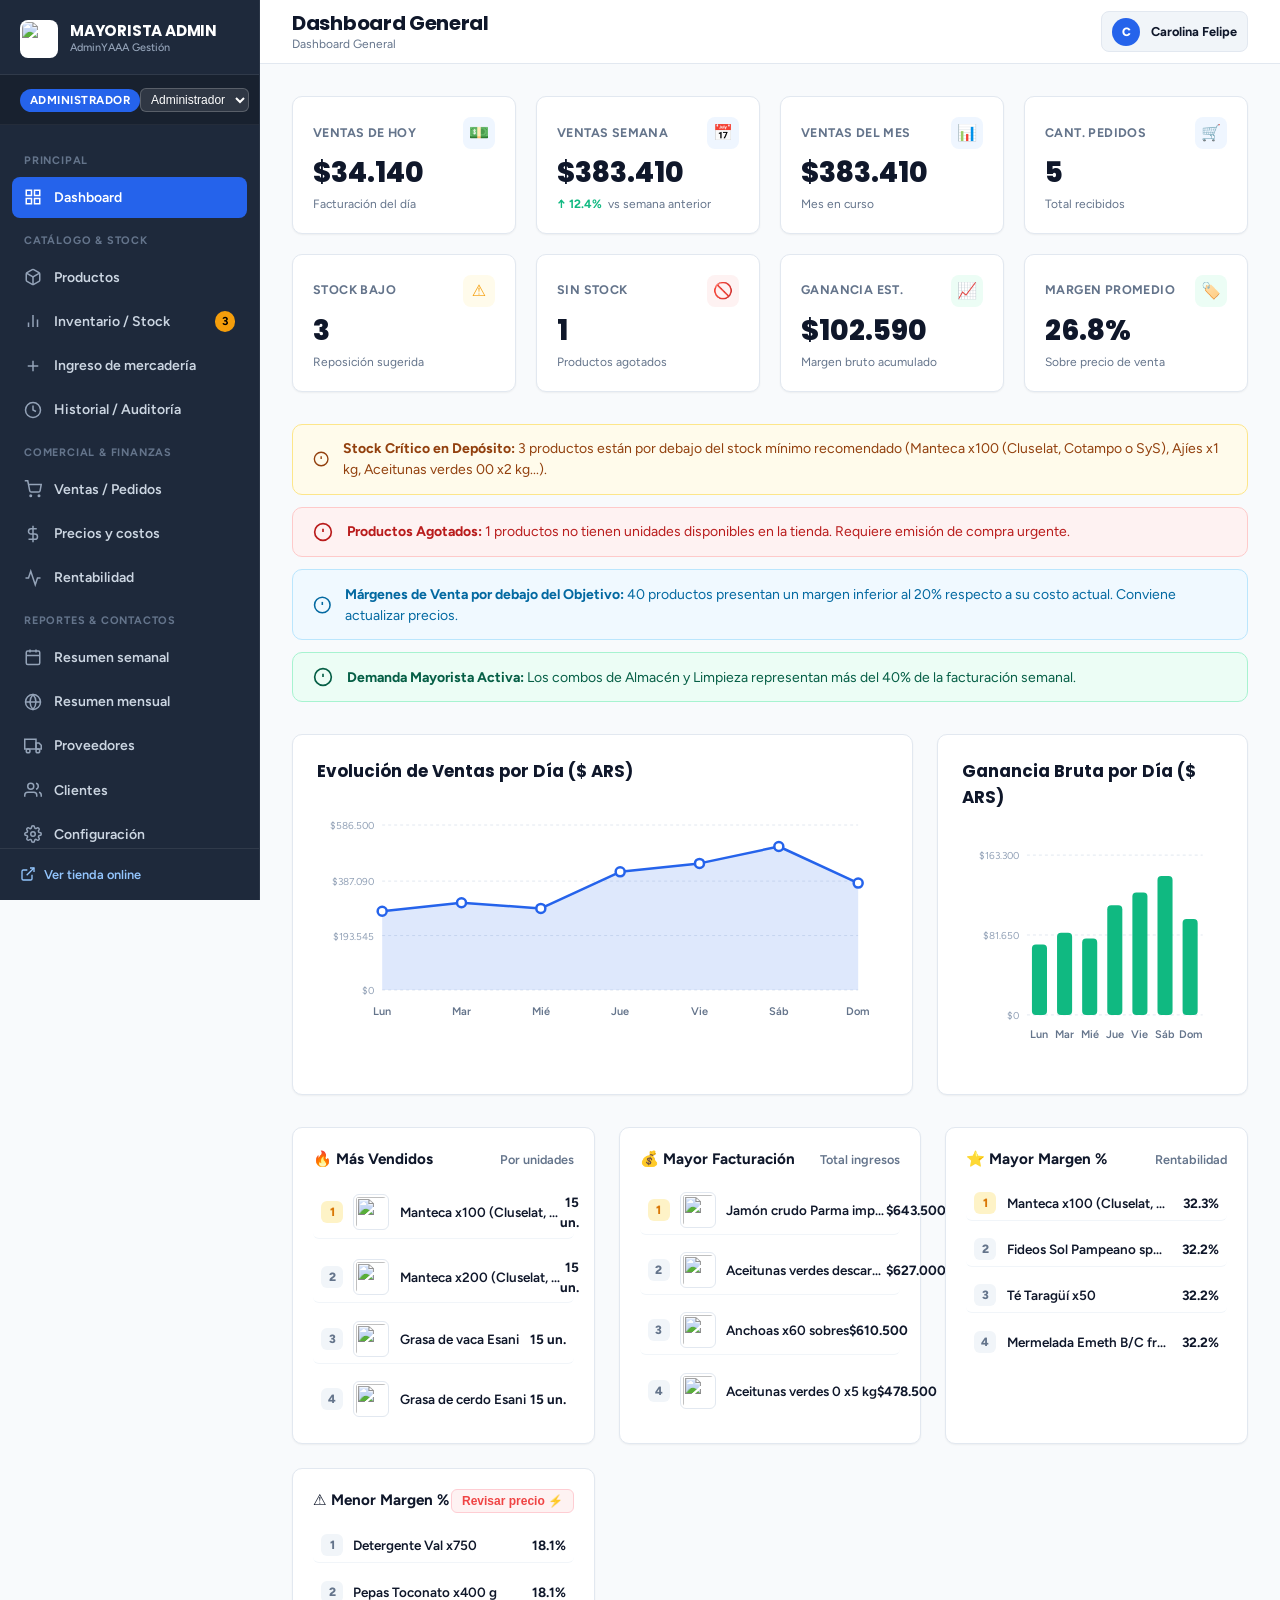
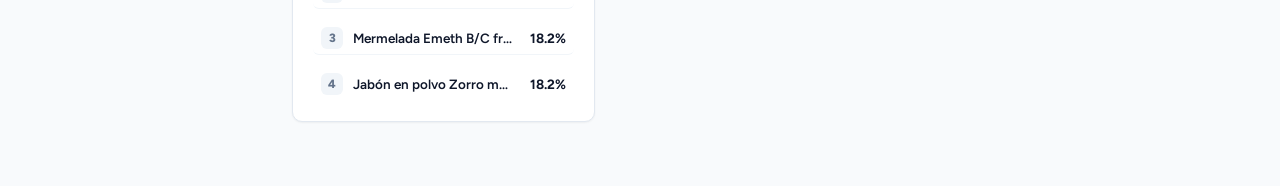
==== commit f2692d8f: "feat: Sincronización de buscador con lupita, enter en ingreso y revisión de bajo margen" ====
--- a/admin/index.html
+++ b/admin/index.html
@@ -300,7 +300,9 @@
           <div class="ranking-card">
             <div class="ranking-card-title">
               <span>⚠️ Menor Margen %</span>
-              <small style="color:#EF4444;font-weight:600">Revisar precio</small>
+              <button type="button" class="ranking-card-btn" id="btn-open-low-margin-review" title="Abrir asistente para revisar y actualizar precios de bajo margen">
+                Revisar precio ⚡
+              </button>
             </div>
             <div class="ranking-list" id="ranking-lowest-margin"></div>
           </div>
@@ -434,6 +436,20 @@
           </div>
         </div>
 
+        <!-- Banner de Confirmación en la Misma Pantalla -->
+        <div id="receipt-feedback-banner" style="display:none;max-width:800px;margin:0 auto 1.25rem;padding:1rem 1.25rem;background:#ECFDF5;border:1px solid #A7F3D0;border-radius:var(--admin-radius);color:#065F46">
+          <div style="display:flex;align-items:center;justify-content:space-between">
+            <div style="display:flex;align-items:center;gap:0.75rem">
+              <span style="font-size:1.5rem">✅</span>
+              <div>
+                <strong id="receipt-feedback-title" style="font-size:0.95rem;display:block">¡Mercadería Ingresada Exitosamente!</strong>
+                <span id="receipt-feedback-desc" style="font-size:0.85rem">El stock y costo fueron actualizados. Podés continuar ingresando el siguiente producto del remito.</span>
+              </div>
+            </div>
+            <button type="button" id="btn-close-receipt-feedback" style="background:none;border:none;font-size:1.25rem;color:#065F46;cursor:pointer">&times;</button>
+          </div>
+        </div>
+
         <div class="modal-card" style="max-width:800px;margin:0 auto">
           <form id="form-goods-receipt">
             <div class="modal-body">
@@ -448,9 +464,44 @@
                 </div>
               </div>
 
-              <div class="form-group">
-                <label class="form-label" for="receipt-product-select">2. Producto a Ingresar *</label>
-                <select class="form-select" id="receipt-product-select" required></select>
+              <!-- Buscador de Producto con Lupita o Código / SKU -->
+              <div class="form-group" style="position:relative">
+                <label class="form-label" for="receipt-product-search">
+                  2. Producto a Ingresar * (Buscador por nombre, código o SKU)
+                </label>
+                <div style="position:relative;display:flex;align-items:center">
+                  <span style="position:absolute;left:14px;top:50%;transform:translateY(-50%);color:#64748B;pointer-events:none;font-size:1.05rem">
+                    🔍
+                  </span>
+                  <input type="text" id="receipt-product-search" class="form-input" style="padding-left:42px;padding-right:36px;font-size:0.95rem" placeholder="Escribí nombre, SKU (ej: MAY-M45) o código de barras..." autocomplete="off">
+                  <button type="button" id="btn-clear-receipt-product" style="position:absolute;right:10px;top:50%;transform:translateY(-50%);background:none;border:none;color:#94A3B8;cursor:pointer;font-size:1.2rem;display:none" title="Limpiar">&times;</button>
+                </div>
+                
+                <!-- Lista flotante de autocompletado -->
+                <div id="receipt-product-results" class="search-results-dropdown" style="display:none"></div>
+
+                <!-- Tarjeta visual de confirmación del producto seleccionado -->
+                <div id="receipt-selected-product-card" style="display:none;margin-top:0.75rem;padding:0.875rem 1rem;background:#F8FAFC;border:1px solid #E2E8F0;border-radius:8px;align-items:center;gap:1rem">
+                  <img id="receipt-selected-img" src="" alt="" style="width:48px;height:48px;object-fit:contain;background:#FFF;border-radius:6px;border:1px solid #E2E8F0;padding:2px;flex-shrink:0">
+                  <div style="flex:1;min-width:0">
+                    <div style="display:flex;align-items:center;gap:0.5rem;flex-wrap:wrap;margin-bottom:0.25rem">
+                      <strong id="receipt-selected-name" style="font-size:0.95rem;color:#0F172A"></strong>
+                      <span class="badge badge--primary" id="receipt-selected-sku" style="font-size:0.75rem"></span>
+                      <span class="badge" id="receipt-selected-barcode" style="font-size:0.75rem;background:#E2E8F0;color:#334155"></span>
+                    </div>
+                    <div style="font-size:0.825rem;color:#64748B;display:flex;gap:1.25rem;flex-wrap:wrap">
+                      <span>Stock actual: <strong id="receipt-selected-stock" style="color:#0F172A">0</strong> un.</span>
+                      <span>Costo actual: <strong id="receipt-selected-cost" style="color:#0F172A">$0</strong></span>
+                      <span>Precio venta: <strong id="receipt-selected-price" style="color:#0F172A">$0</strong></span>
+                    </div>
+                  </div>
+                  <button type="button" class="btn btn--sm btn--secondary" id="btn-change-receipt-product" style="font-size:0.8rem;padding:0.35rem 0.65rem;flex-shrink:0">
+                    Cambiar 🔄
+                  </button>
+                </div>
+
+                <!-- Select original para fallback / sincronización -->
+                <select class="form-select" id="receipt-product-select" style="display:none"></select>
               </div>
 
               <div class="form-grid-2">
@@ -491,12 +542,46 @@
               </div>
             </div>
 
-            <div class="modal-footer">
-              <button type="submit" class="btn btn--primary" data-permission="write">
-                ✅ Confirmar Ingreso de Mercadería
-              </button>
+            <div class="modal-footer" style="display:flex;justify-content:space-between;align-items:center;gap:1rem;flex-wrap:wrap">
+              <div style="font-size:0.85rem;color:#64748B">
+                💡 <em>Presioná <kbd style="background:#E2E8F0;padding:2px 6px;border-radius:4px;font-family:monospace;font-size:0.8rem">Enter ↵</kbd> para registrar y continuar en esta pantalla</em>
+              </div>
+              <div style="display:flex;gap:0.75rem">
+                <button type="button" class="btn btn--secondary" id="btn-clear-receipt-form">
+                  Limpiar producto
+                </button>
+                <button type="submit" id="btn-submit-goods-receipt" class="btn btn--primary" style="font-weight:700;display:inline-flex;align-items:center;gap:0.5rem" data-permission="write">
+                  <span>📥 Ingresar Mercadería</span>
+                  <kbd style="background:rgba(255,255,255,0.25);padding:2px 7px;border-radius:4px;font-size:0.75rem;font-family:monospace">Enter ↵</kbd>
+                </button>
+              </div>
             </div>
           </form>
+        </div>
+
+        <!-- Tabla de ítems ingresados en la sesión actual -->
+        <div class="table-card" id="receipt-session-card" style="display:none;max-width:800px;margin:1.75rem auto 0">
+          <div class="table-card-header" style="display:flex;justify-content:space-between;align-items:center;padding:1rem 1.25rem;border-bottom:1px solid var(--admin-border)">
+            <h3 style="font-size:0.95rem;font-weight:700;color:var(--admin-text);margin:0">
+              📋 Mercadería ingresada en esta sesión (<span id="receipt-session-count">0</span>)
+            </h3>
+            <button type="button" class="btn btn--sm btn--outline" id="btn-goto-history" style="font-size:0.8rem">
+              Ver Historial Completo &rarr;
+            </button>
+          </div>
+          <table class="data-table">
+            <thead>
+              <tr>
+                <th>Hora</th>
+                <th>Producto</th>
+                <th>Cantidad</th>
+                <th>Costo Unit.</th>
+                <th>Nuevo Stock</th>
+                <th>Remito</th>
+              </tr>
+            </thead>
+            <tbody id="receipt-session-tbody"></tbody>
+          </table>
         </div>
       </section>
 
@@ -1153,6 +1238,78 @@
   </div>
 
   <!-- ============================================================
+       MODAL: REVISIÓN Y AJUSTE DE PRODUCTOS CON BAJO MARGEN
+       ============================================================ -->
+  <div class="modal-overlay" id="modal-low-margin-review">
+    <div class="modal-card modal-card--lg" style="max-width:960px;width:95%">
+      <div class="modal-header" style="background:#FFF1F2;border-bottom:1px solid #FECDD3">
+        <div>
+          <div style="display:flex;align-items:center;gap:0.5rem">
+            <span style="font-size:1.35rem">⚠️</span>
+            <h3 class="modal-title" style="color:#9F1239;margin:0">Revisión y Ajuste de Productos con Bajo Margen</h3>
+          </div>
+          <p style="font-size:0.875rem;color:#BE123C;margin:0.35rem 0 0">
+            Listado de productos con menor rentabilidad o margen inferior al objetivo. Podés ajustar los precios individualmente o calcular el precio sugerido en lote.
+          </p>
+        </div>
+        <button type="button" class="modal-close-btn" data-close-modal="modal-low-margin-review">&times;</button>
+      </div>
+
+      <div class="modal-body" style="padding:1.25rem">
+        <!-- Barra de cálculo en lote por margen objetivo -->
+        <div style="background:#F8FAFC;border:1px solid #E2E8F0;padding:1rem 1.25rem;border-radius:8px;margin-bottom:1.25rem;display:flex;align-items:center;justify-content:space-between;flex-wrap:wrap;gap:1rem">
+          <div style="display:flex;align-items:center;gap:0.75rem;flex-wrap:wrap">
+            <label style="font-size:0.875rem;font-weight:700;color:#334155" for="low-margin-target-input">
+              Margen objetivo deseado:
+            </label>
+            <div style="display:inline-flex;align-items:center;gap:0.25rem">
+              <input type="number" id="low-margin-target-input" class="form-input" style="width:75px;padding:0.4rem 0.5rem;text-align:center;font-weight:700" value="30" min="5" max="90">
+              <span style="font-weight:700;color:#64748B">%</span>
+            </div>
+            <button type="button" class="btn btn--secondary btn--sm" id="btn-apply-target-margin-all" style="font-weight:600">
+              ⚡ Calcular precio sugerido para seleccionados
+            </button>
+          </div>
+          <div style="font-size:0.875rem;color:#64748B">
+            <strong id="low-margin-selected-count" style="color:#0F172A">0</strong> productos seleccionados
+          </div>
+        </div>
+
+        <!-- Tabla editable -->
+        <div style="max-height:400px;overflow-y:auto;border:1px solid #E2E8F0;border-radius:8px">
+          <table class="data-table" style="margin:0">
+            <thead style="position:sticky;top:0;background:#F8FAFC;z-index:2">
+              <tr>
+                <th style="width:40px;text-align:center">
+                  <input type="checkbox" id="check-all-low-margin" checked title="Seleccionar todos">
+                </th>
+                <th>Producto</th>
+                <th>Costo Actual</th>
+                <th>Precio Actual</th>
+                <th>Margen Actual</th>
+                <th style="width:160px">Nuevo Precio ($)</th>
+                <th>Nuevo Margen</th>
+              </tr>
+            </thead>
+            <tbody id="low-margin-table-body">
+              <!-- Renderizado dinámico -->
+            </tbody>
+          </table>
+        </div>
+      </div>
+
+      <div class="modal-footer" style="display:flex;justify-content:space-between;align-items:center">
+        <button type="button" class="btn btn--secondary" data-close-modal="modal-low-margin-review">
+          Cancelar
+        </button>
+        <button type="button" class="btn btn--primary" id="btn-save-low-margin-prices" style="background:#E11D48;border-color:#BE123C">
+          💾 Guardar y Actualizar Precios
+        </button>
+      </div>
+    </div>
+  </div>
+
+  <!-- ============================================================
        MODAL 3: NUEVO PRODUCTO
        ============================================================ -->
   <div class="modal-overlay" id="modal-new-product">
--- a/admin/css/admin.css
+++ b/admin/css/admin.css
@@ -1075,3 +1075,113 @@
     grid-template-columns: repeat(2, 1fr);
   }
 }
+
+/* ============================================================
+   Buscador Inteligente de Producto y Autocompletado (Ingreso)
+   ============================================================ */
+.search-results-dropdown {
+  position: absolute;
+  top: 100%;
+  left: 0;
+  right: 0;
+  background: #FFFFFF;
+  border: 1px solid var(--admin-border);
+  border-radius: var(--admin-radius-sm);
+  box-shadow: 0 10px 25px -5px rgba(0, 0, 0, 0.15);
+  max-height: 280px;
+  overflow-y: auto;
+  z-index: 100;
+  margin-top: 4px;
+}
+
+.search-result-item {
+  display: flex;
+  align-items: center;
+  gap: 0.75rem;
+  padding: 0.65rem 0.85rem;
+  cursor: pointer;
+  border-bottom: 1px solid #F1F5F9;
+  transition: background 0.15s ease;
+}
+
+.search-result-item:last-child {
+  border-bottom: none;
+}
+
+.search-result-item:hover,
+.search-result-item.is-selected {
+  background: #F8FAFC;
+}
+
+.search-result-img {
+  width: 42px;
+  height: 42px;
+  object-fit: contain;
+  background: #FFFFFF;
+  border-radius: 6px;
+  border: 1px solid #E2E8F0;
+  padding: 2px;
+  flex-shrink: 0;
+}
+
+.search-result-info {
+  flex: 1;
+  min-width: 0;
+}
+
+.search-result-title {
+  font-size: 0.875rem;
+  font-weight: 600;
+  color: var(--admin-text);
+  white-space: nowrap;
+  overflow: hidden;
+  text-overflow: ellipsis;
+  margin-bottom: 2px;
+}
+
+.search-result-meta {
+  font-size: 0.75rem;
+  color: var(--admin-text-muted);
+  display: flex;
+  gap: 0.5rem;
+  align-items: center;
+  flex-wrap: wrap;
+}
+
+.search-result-badges {
+  display: flex;
+  gap: 0.35rem;
+}
+
+/* Indicador de bajo margen interactivo */
+.ranking-card-btn {
+  background: #FEF2F2;
+  color: #EF4444;
+  border: 1px solid #FECDD3;
+  padding: 0.25rem 0.6rem;
+  border-radius: 6px;
+  font-size: 0.75rem;
+  font-weight: 700;
+  cursor: pointer;
+  transition: all 0.15s ease;
+  display: inline-flex;
+  align-items: center;
+  gap: 0.25rem;
+}
+
+.ranking-card-btn:hover {
+  background: #FEE2E2;
+  border-color: #F87171;
+  transform: translateY(-1px);
+}
+
+.ranking-list .ranking-item {
+  cursor: pointer;
+  transition: background 0.15s ease;
+  border-radius: 6px;
+  padding: 0.35rem 0.5rem;
+}
+
+.ranking-list .ranking-item:hover {
+  background: #F8FAFC;
+}
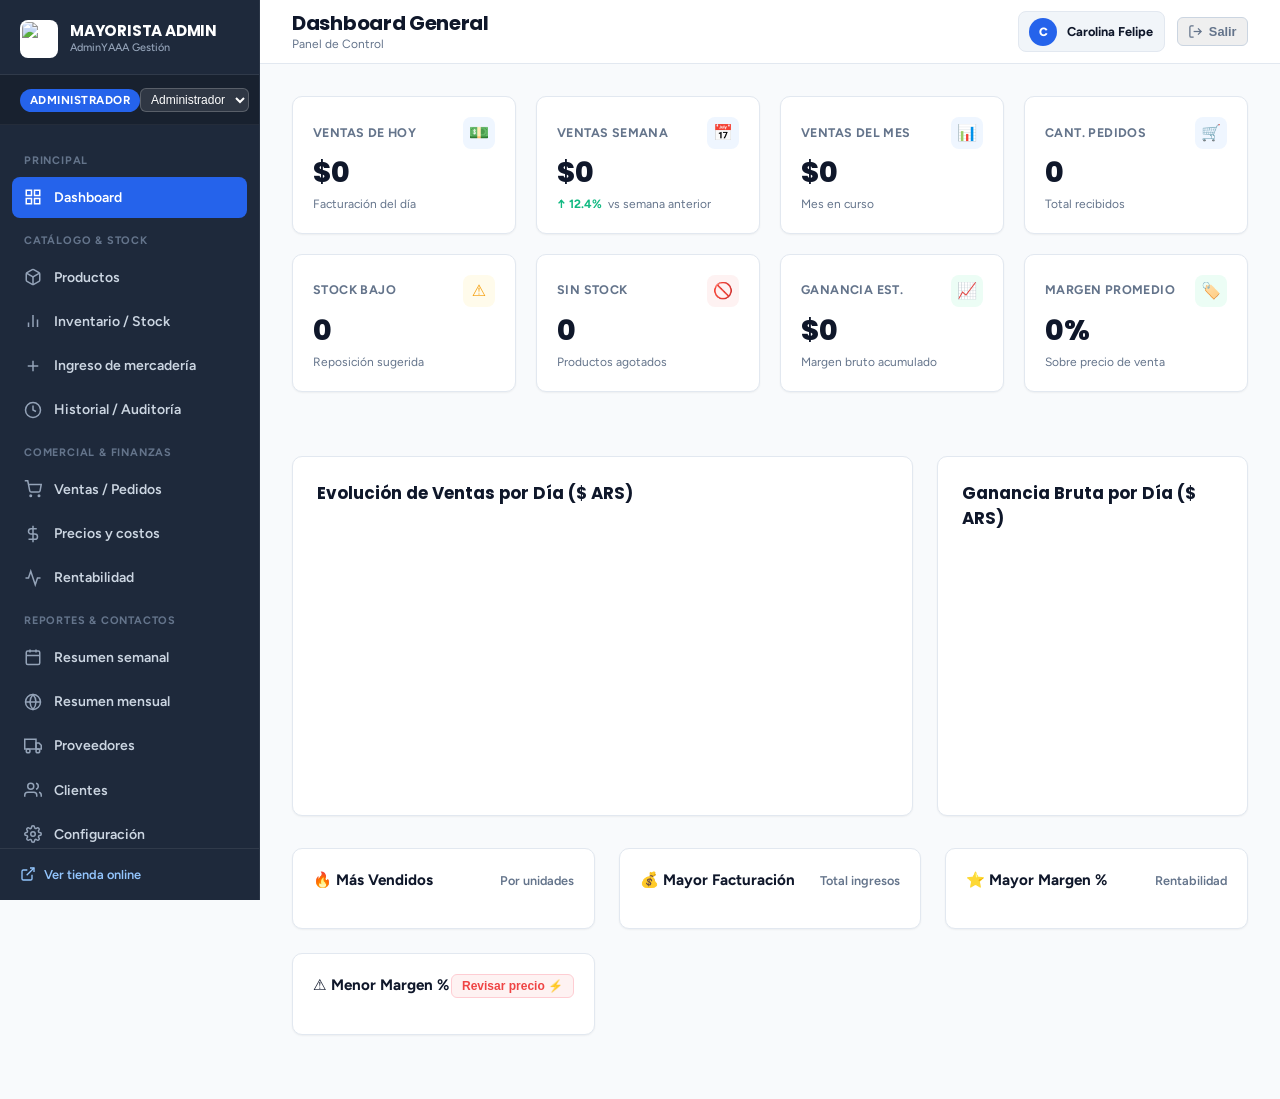
==== commit 306d1637: "feat(admin): Portal de acceso protegido a /admin y demo directa" ====
--- a/admin/index.html
+++ b/admin/index.html
@@ -16,6 +16,92 @@
   <link rel="stylesheet" href="css/admin.css">
 </head>
 <body class="admin-body">
+
+  <!-- ============================================================
+       PANTALLA DE ACCESO ADMINISTRATIVO / PORTAL DEMO
+       ============================================================ -->
+  <div id="admin-auth-gate" style="display:none;position:fixed;inset:0;z-index:9999;background:linear-gradient(135deg, #0F172A 0%, #1E293B 100%);align-items:center;justify-content:center;padding:1.5rem;overflow-y:auto">
+    <div style="background:#FFFFFF;max-width:480px;width:100%;border-radius:16px;box-shadow:0 25px 50px -12px rgba(0,0,0,0.5);overflow:hidden;animation:modalEnter 0.3s ease;margin:auto">
+      
+      <!-- Encabezado de la Tarjeta -->
+      <div style="background:#F8FAFC;border-bottom:1px solid #E2E8F0;padding:2rem 2rem 1.5rem;text-align:center">
+        <img src="../img/logo.png" alt="Mayorista a tu Casa" style="height:48px;object-fit:contain;margin-bottom:0.75rem">
+        <h2 style="font-size:1.35rem;font-weight:800;color:#0F172A;margin:0 0 0.25rem">Panel de Gestión Mayorista</h2>
+        <span style="font-size:0.85rem;color:#64748B;font-weight:500">
+          Una iniciativa de <strong>AdminYAAA</strong> · Acceso Restringido
+        </span>
+      </div>
+
+      <!-- Cuerpo del Formulario -->
+      <div style="padding:1.75rem 2rem 2rem">
+        <div id="admin-login-error" style="display:none;padding:0.75rem 1rem;background:#FEE2E2;border:1px solid #FCA5A5;border-radius:8px;color:#991B1B;font-size:0.85rem;margin-bottom:1.25rem;font-weight:600"></div>
+
+        <form id="form-admin-login">
+          <div style="margin-bottom:1.25rem">
+            <label style="display:block;font-size:0.875rem;font-weight:600;color:#334155;margin-bottom:0.4rem" for="admin-login-email">
+              Correo Electrónico o Usuario
+            </label>
+            <input type="text" id="admin-login-email" class="form-input" style="width:100%;font-size:0.95rem;padding:0.75rem" value="admin@adminya.com.ar" required autocomplete="username">
+          </div>
+
+          <div style="margin-bottom:1.5rem">
+            <div style="display:flex;justify-content:space-between;align-items:center;margin-bottom:0.4rem">
+              <label style="font-size:0.875rem;font-weight:600;color:#334155" for="admin-login-password">
+                Contraseña / Clave de Acceso
+              </label>
+              <span style="font-size:0.75rem;color:#64748B">Demo: <code style="background:#F1F5F9;padding:2px 4px;border-radius:4px">admin123</code></span>
+            </div>
+            <input type="password" id="admin-login-password" class="form-input" style="width:100%;font-size:0.95rem;padding:0.75rem" value="admin123" required autocomplete="current-password">
+          </div>
+
+          <button type="submit" class="btn btn--primary btn--block" style="width:100%;padding:0.85rem;font-size:1rem;font-weight:700;display:flex;align-items:center;justify-content:center;gap:0.5rem">
+            <span>🔒 Ingresar al Sistema</span>
+          </button>
+        </form>
+
+        <!-- Divisor -->
+        <div style="display:flex;align-items:center;gap:1rem;margin:1.75rem 0 1.25rem">
+          <div style="flex:1;height:1px;background:#E2E8F0"></div>
+          <span style="font-size:0.75rem;font-weight:700;color:#94A3B8;text-transform:uppercase;letter-spacing:0.05em">Acceso Rápido para Demo</span>
+          <div style="flex:1;height:1px;background:#E2E8F0"></div>
+        </div>
+
+        <!-- Botones de 1-Clic para Evaluadores de la Demo -->
+        <div style="display:flex;flex-direction:column;gap:0.6rem">
+          <button type="button" class="btn btn--outline btn--block" id="btn-quick-login-admin" style="justify-content:flex-start;padding:0.65rem 0.85rem;font-size:0.875rem">
+            <span style="font-size:1.15rem;margin-right:0.5rem">👑</span>
+            <div style="text-align:left;line-height:1.2">
+              <strong style="display:block;color:#0F172A">Administrador General</strong>
+              <small style="color:#64748B">Control total: inventario, costos, precios y configuración</small>
+            </div>
+          </button>
+
+          <button type="button" class="btn btn--outline btn--block" id="btn-quick-login-operador" style="justify-content:flex-start;padding:0.65rem 0.85rem;font-size:0.875rem">
+            <span style="font-size:1.15rem;margin-right:0.5rem">📦</span>
+            <div style="text-align:left;line-height:1.2">
+              <strong style="display:block;color:#0F172A">Operador Logístico</strong>
+              <small style="color:#64748B">Ingreso de mercadería, ajuste de stock y pedidos</small>
+            </div>
+          </button>
+
+          <button type="button" class="btn btn--outline btn--block" id="btn-quick-login-viewer" style="justify-content:flex-start;padding:0.65rem 0.85rem;font-size:0.875rem">
+            <span style="font-size:1.15rem;margin-right:0.5rem">👁️</span>
+            <div style="text-align:left;line-height:1.2">
+              <strong style="display:block;color:#0F172A">Auditor / Solo Lectura</strong>
+              <small style="color:#64748B">Visualización de reportes, KPIs y exportación CSV</small>
+            </div>
+          </button>
+        </div>
+
+        <!-- Volver a la Tienda -->
+        <div style="text-align:center;margin-top:1.5rem;padding-top:1.25rem;border-top:1px solid #F1F5F9">
+          <a href="../" style="font-size:0.85rem;color:#2563EB;text-decoration:none;font-weight:600;display:inline-flex;align-items:center;gap:0.35rem">
+            &larr; Volver a la tienda de compras
+          </a>
+        </div>
+      </div>
+    </div>
+  </div>
 
   <!-- ============================================================
        SIDEBAR DE NAVEGACIÓN
@@ -162,9 +248,13 @@
       <div class="header-right">
         <div class="header-actions">
           <div class="admin-user-badge">
-            <div class="user-avatar">C</div>
-            <span class="user-name-text">Carolina Felipe</span>
-          </div>
+            <div class="user-avatar" id="header-user-avatar">C</div>
+            <span class="user-name-text" id="header-user-name">Carolina Felipe</span>
+          </div>
+          <button type="button" class="btn btn--sm btn--outline" id="btn-admin-logout" title="Cerrar sesión de administrador" style="display:inline-flex;align-items:center;gap:0.35rem;color:#64748B;border-color:#CBD5E1;font-size:0.8rem;padding:0.4rem 0.65rem">
+            <svg viewBox="0 0 24 24" width="15" height="15" fill="none" stroke="currentColor" stroke-width="2"><path d="M9 21H5a2 2 0 0 1-2-2V5a2 2 0 0 1 2-2h4"/><polyline points="16 17 21 12 16 7"/><line x1="21" y1="12" x2="9" y2="12"/></svg>
+            <span>Salir</span>
+          </button>
         </div>
       </div>
     </header>
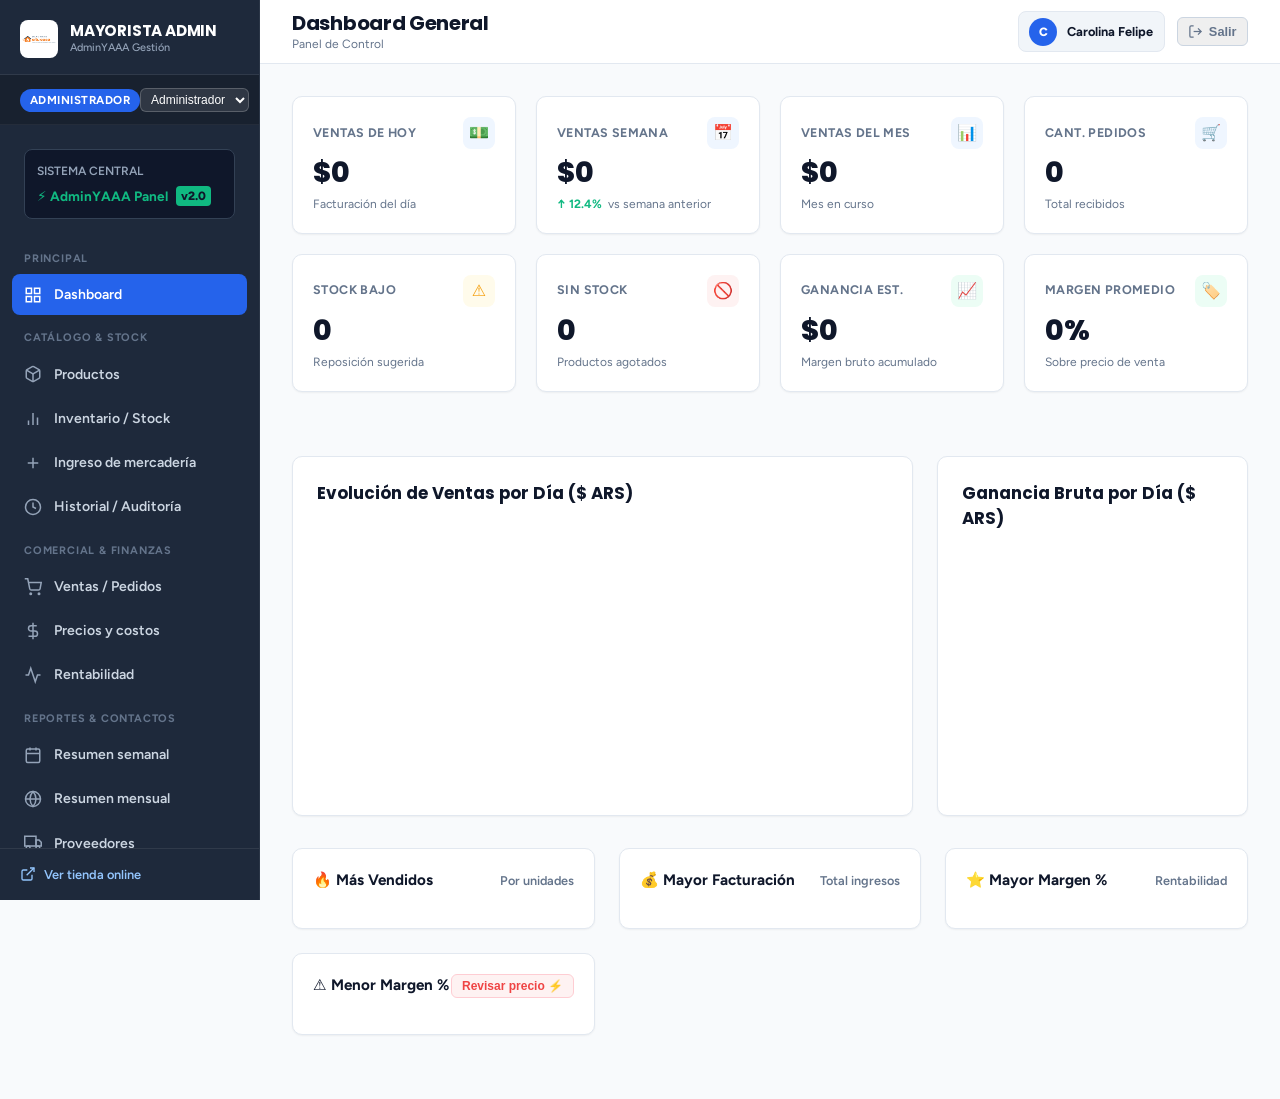
==== commit 13e01073: "feat: Integración completa módulo mayorista, portal clientes, bóveda segura y paneles v2.0" ====
--- a/admin/index.html
+++ b/admin/index.html
@@ -131,6 +131,13 @@
 
     <!-- Links de Navegación -->
     <nav class="sidebar-nav">
+      <div style="margin: 0.5rem 0.75rem 1rem; padding: 0.75rem; background: #0F172A; border-radius: 8px; border: 1px solid #334155;">
+        <span style="display:block; font-size: 0.75rem; color: #94A3B8; margin-bottom: 0.35rem; font-weight: 600;">SISTEMA CENTRAL</span>
+        <a href="../panel/index.html#/mayorista" style="display:flex; align-items:center; gap:0.5rem; color:#10B981; font-weight:700; font-size:0.85rem; text-decoration:none;">
+          <span>⚡ AdminYAAA Panel</span>
+          <span style="font-size:0.75rem; background:#10B981; color:#0F172A; padding:1px 5px; border-radius:4px; font-weight:800;">v2.0</span>
+        </a>
+      </div>
       <div class="nav-section-title">Principal</div>
       <a class="sidebar-link is-active" data-tab="dashboard">
         <div class="sidebar-link-content">
